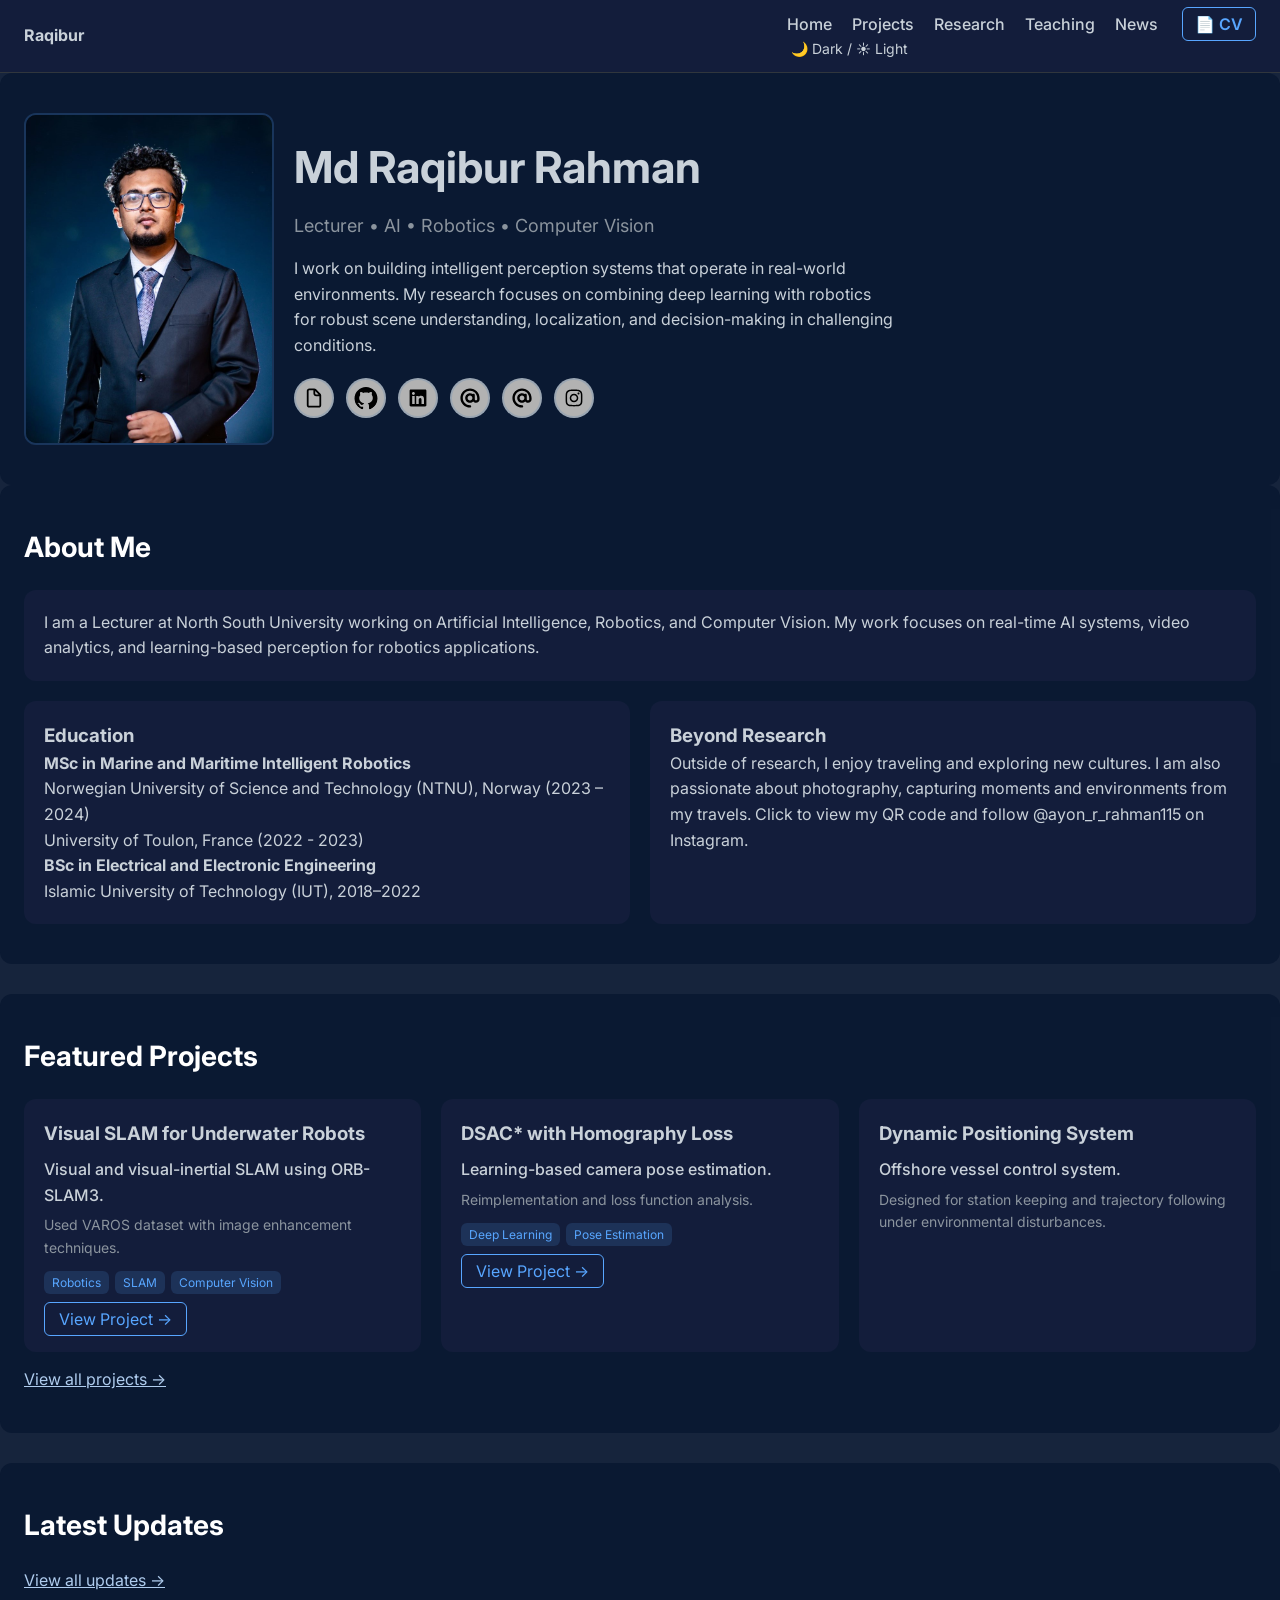
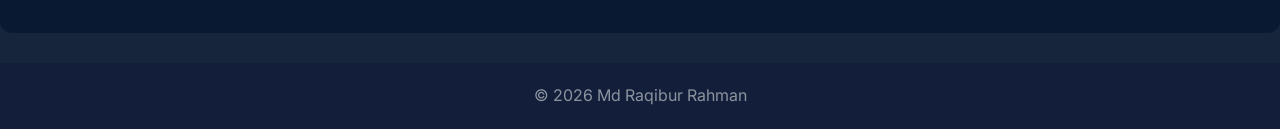
==== index.html @ 3e83bf2e "Updated new look" ====
<!DOCTYPE html>
<html lang="en">
<head>
<meta charset="UTF-8">
<meta name="viewport" content="width=device-width, initial-scale=1.0">

<title>Md Raqibur Rahman</title>

<link rel="stylesheet" href="style.css">
<script defer src="script.js"></script>

<link href="https://fonts.googleapis.com/css2?family=Inter:wght@300;400;600;700&display=swap" rel="stylesheet">
</head>

<body>

<!-- NAVBAR -->
<nav>
  <div><b>Raqibur</b></div>
  <div class="nav-links">
    <a href="#home">Home</a>
    <a href="projects.html">Projects</a>
    <a href="research.html">Research</a>
    <a href="teaching.html">Teaching</a>
    <a href="news.html">News</a>  
    <a href="cv.pdf" target="_blank" class="cv-btn">
      <!-- <img src="images/icons/cv_icon.svg" alt="CV" class="icon-small"> -->
      📄 CV
    </a>
    <span class="toggle-btn" onclick="toggleMode()">🌙 Dark / ☀️ Light</span>
  </div>
</nav>

<!-- HERO -->
<div id="home" class="hero fade">
  <img src="images/Profile_pic.jpg" alt="Profile Picture">
  <div class="hero-text">
    <h1>Md Raqibur Rahman</h1>
    <div class="tagline">Lecturer • AI • Robotics • Computer Vision</div>
    <div class="focus">
      I work on building intelligent perception systems that operate in real-world environments.
      My research focuses on combining deep learning with robotics for robust scene understanding,
      localization, and decision-making in challenging conditions.
    </div>
    
    <!-- ICON LINKS -->
    <div class="icon-links" style="margin-top:20px;">
      <!-- CV -->
      <a href="cv.pdf" target="_blank" title="Download CV">
        <img src="images/icons/cv_icon.svg" alt="CV">
      </a>

      <!-- GitHub -->
      <a href="https://github.com/AyonRRahman" target="_blank" title="GitHub">
        <img src="images/icons/github_icon.svg" alt="GitHub">
      </a>

      <!-- LinkedIn -->
      <a href="https://www.linkedin.com/in/md-raqibur-rahman-a52080153/" target="_blank" title="LinkedIn">
        <img src="images/icons/linkedin_icon.svg" alt="LinkedIn">
      </a>

      <!-- Professional Email -->
      <a href="mailto:raqibur.rahman@northsouth.edu" title="Professional Email">
        <img src="images/icons/email_icon.svg" alt="Email">
      </a>

      <!-- Personal Email -->
      <a href="mailto:raqibur.ayon@gmail.com" title="Personal Email">
        <img src="images/icons/email_icon.svg" alt="Email">
      </a>

      <!-- Instagram -->
      <a href="#" onclick="openInstagram()" title="Instagram">
        <img src="images/icons/instagram_icon.svg" alt="Instagram">
      </a>
    </div>
  </div>
</div>

<!-- ABOUT + PERSONAL -->
<div class="section fade">
  <h2>About Me</h2>
  <div class="card">
    I am a Lecturer at North South University working on Artificial Intelligence,
    Robotics, and Computer Vision. My work focuses on real-time AI systems,
    video analytics, and learning-based perception for robotics applications.
  </div>
  <div class="grid-2" style="margin-top:20px;">
    <div class="card">
      <h3>Education</h3>
      <p><b>MSc in Marine and Maritime Intelligent Robotics</b><br>
      Norwegian University of Science and Technology (NTNU), Norway (2023 – 2024) <br>
      University of Toulon, France (2022 - 2023)
    </p>
      <p><b>BSc in Electrical and Electronic Engineering</b><br>
      Islamic University of Technology (IUT), 2018–2022</p>
    </div>
    
    <div class="card" style="cursor:pointer;" onclick="openInstagram()">
      <h3>Beyond Research</h3>
      <p>Outside of research, I enjoy traveling and exploring new cultures. 
      I am also passionate about photography, capturing moments and environments from my travels.
      Click to view my QR code and follow @ayon_r_rahman115 on Instagram.</p>
    </div>
  </div>
</div>

<!-- PROJECTS -->
<div class="section fade">
  <h2>Featured Projects</h2>
  <div id="projects-preview" class="grid"></div>
  <p style="margin-top:15px;"><a href="projects.html">View all projects →</a></p>
</div>

<!-- NEWS -->
<div class="section fade">
  <h2>Latest Updates</h2>
  <div id="news-preview"></div>
  <p style="margin-top:15px;"><a href="news.html">View all updates →</a></p>
</div>

<!-- INSTAGRAM QR MODAL -->
<div id="instagramModal" class="modal">
  <span class="close" onclick="closeModal()">&times;</span>
  <img class="modal-content" id="instagramQR" src="images/instagram_link.jpeg">
  <div id="caption">Scan to follow @ayon_r_rahman115 on Instagram</div>
</div>

<!-- FOOTER -->
<footer>
  © 2026 Md Raqibur Rahman
</footer>

</body>
</html>
---- style.css ----
/* =========================
   BASIC RESET
========================= */
* {
  margin: 0;
  padding: 0;
  box-sizing: border-box;
}

body {
  font-family: 'Inter', Arial, sans-serif;
  background: rgba(10, 25, 50, 0.95);
  color: #c9d1d9;
  line-height: 1.6;
  transition: background 0.3s, color 0.3s;
}

body.light {
  background: #f8f8f8;
  color: #1a1a1a;
}

/* =========================
   NAVBAR
========================= */
nav {
  display: flex;
  justify-content: space-between;
  align-items: center;
  padding: 12px 24px;
  background: rgba(20, 30, 60, 0.95);
  border-bottom: 1px solid #30363d;
  position: sticky;
  top: 0;
  z-index: 100;
  backdrop-filter: blur(10px);
}

body.light nav {
  background: #ffffff;
  border-color: #e0e0e0;
}

nav a {
  margin-left: 16px;
  text-decoration: none;
  color: #c9d1d9;
  font-weight: 500;
}

body.light nav a {
  color: #1a1a1a;
}

.cv-btn {
  border: 1px solid #58a6ff;
  color: #58a6ff;
  padding: 6px 12px;
  border-radius: 6px;
  margin-left: 20px;
  font-weight: 600;
  transition: 0.3s;
}

.cv-btn:hover {
  background: #58a6ff;
  color: #fff;
  box-shadow: 0 0 15px #58a6ffaa;
}

.toggle-btn {
  margin-left: 20px;
  cursor: pointer;
  font-size: 14px;
  display: flex;
  align-items: center;
}

/* =========================
   HERO
========================= */
.hero {
  display: flex;
  flex-wrap: wrap;
  align-items: center;
  padding: 40px 24px;
  gap: 20px;
  background: rgba(10, 25, 50, 0.95);
  border-radius: 12px;
}

body.light .hero {
  background: #f0f0f0;
}

.hero img {
  width: 250px;
  border-radius: 12px;
  border: 2px solid #58a6ff33;
}

.hero-text {
  max-width: 600px;
}

.hero-text h1 {
  font-size: 44px;
  margin-bottom: 10px;
}

.tagline {
  font-size: 18px;
  color: #8b949e;
  margin-bottom: 15px;
}

/* =========================
   ICON LINKS
========================= */
.icon-links {
  display: flex;
  gap: 12px;
  margin-top: 20px;
}

.icon-links img {
  width: 40px;
  height: 40px;
  transition: 0.2s;
  padding: 6px;
  border-radius: 50%;
  background: transparent; /* default */
}

.icon-links img:hover {
  transform: scale(1.2);
}

/* DARK MODE ICON BACKGROUND */
body:not(.light) .icon-links img {
  background: #ffffff; /* white background in dark mode */
  filter: brightness(0.7); /* slightly darker icon for contrast */
}

/* =========================
   SECTIONS
========================= */
.section {
  padding: 40px 24px;
  margin-bottom: 30px;
  background: rgba(10, 25, 50, 0.95);
  border-radius: 12px;
}

body.light .section {
  background: #ffffff;
}

.section h2 {
  font-size: 28px;
  margin-bottom: 20px;
  color: #ffffff;
}

body.light .section h2 {
  color: #1a1a1a;
}

/* =========================
   CARDS
========================= */
.card {
  background: rgba(20, 30, 60, 0.9);
  border-radius: 12px;
  padding: 20px;
  transition: 0.3s;
}

body.light .card {
  background: #ffffff;
}

.card:hover {
  transform: translateY(-6px);
  box-shadow: 0 8px 25px rgba(88,166,255,0.4);
}

/* =========================
   GRID
========================= */
.grid, .grid-2 {
  display: grid;
  gap: 20px;
}

.grid {
  grid-template-columns: repeat(auto-fit, minmax(250px, 1fr));
}

.grid-2 {
  grid-template-columns: repeat(auto-fit, minmax(300px,1fr));
}

/* =========================
   PROJECTS
========================= */
.project-card {
  display: flex;
  gap: 20px;
  padding: 20px;
  border-radius: 14px;
  background: rgba(20, 30, 60, 0.9);
  border: 1px solid rgba(88,166,255,0.1);
  transition: 0.3s;
}

body.light .project-card {
  background: #ffffff;
  border: 1px solid #e0e0e0;
}

.project-card:hover {
  transform: translateY(-5px);
  box-shadow: 0 10px 30px rgba(88,166,255,0.25);
}

.project-image img {
  width: 220px;
  height: 140px;
  object-fit: cover;
  border-radius: 10px;
}

.project-content {
  flex: 1;
}

.project-content h3 {
  margin-bottom: 8px;
}

.project-desc {
  font-weight: 500;
}

.project-details {
  margin-top: 6px;
  font-size: 14px;
  color: #8b949e;
}

body.light .project-details {
  color: #555;
}

.project-tags {
  margin-top: 10px;
}

.project-tags span {
  background: rgba(88,166,255,0.15);
  color: #58a6ff;
  padding: 4px 8px;
  border-radius: 6px;
  font-size: 12px;
  margin-right: 6px;
}

.project-actions {
  margin-top: 12px;
}

.btn-primary {
  padding: 6px 14px;
  border-radius: 6px;
  text-decoration: none;
  color: #58a6ff;
  border: 1px solid #58a6ff;
  transition: 0.3s;
}

.btn-primary:hover {
  background: #58a6ff;
  color: #fff;
}

/* =========================
   FADE
========================= */
.fade {
  opacity: 0;
  transform: translateY(20px);
  transition: 0.6s;
}

.fade.show {
  opacity: 1;
  transform: translateY(0);
}

/* =========================
   FOOTER
========================= */
footer {
  text-align: center;
  padding: 20px;
  background: rgba(20, 30, 60,0.95);
  color: #8b949e;
}

body.light footer {
  background: #f8f8f8;
}

/* =========================
   MODAL
========================= */
.modal {
  display: none;
  position: fixed;
  width: 100%;
  height: 100%;
  background: rgba(0,0,0,0.8);
}

.modal-content {
  max-width: 300px;
  margin: auto;
  display: block;
}

/* =========================
   VERTICAL STACK
========================= */
.grid-vertical {
  display: flex;
  flex-direction: column;
  gap: 20px;
}

/* =========================
   LINKS
========================= */
a {
  color: #afccee;
  text-decoration: underline;
  transition: color 0.3s;
}

a:hover {
  color: #58a6ff; /* hover color */
}

body.light a {
  color: #131d29;
}

body.light a:hover {
  color: #0077cc; /* hover in light mode */
}
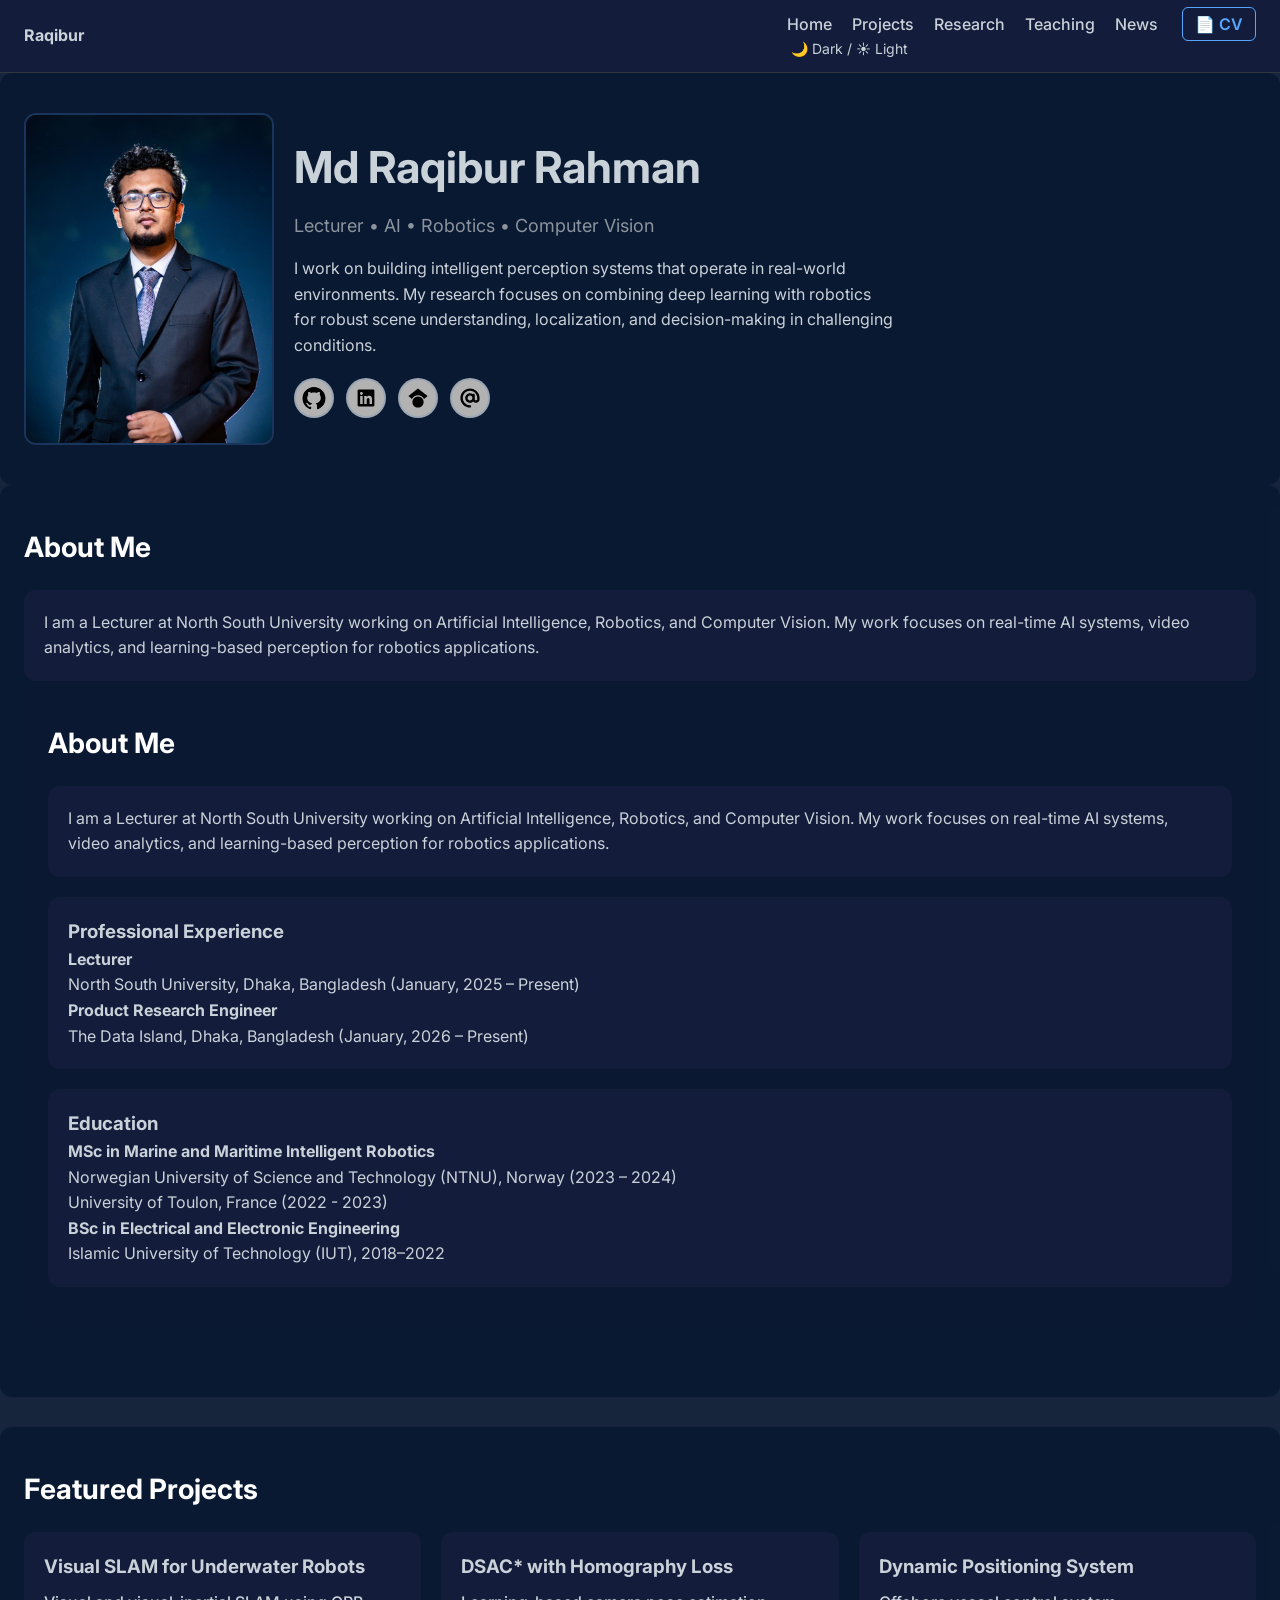
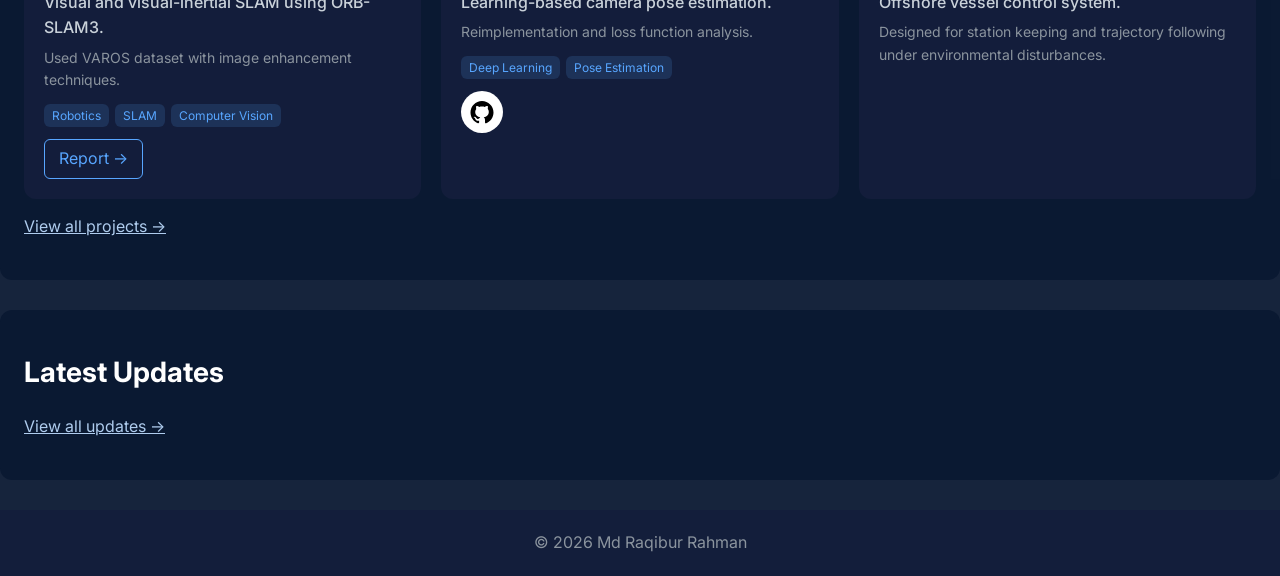
==== commit 79514ac5: "updated cleaned index.html" ====
--- a/index.html
+++ b/index.html
@@ -23,8 +23,7 @@
     <a href="research.html">Research</a>
     <a href="teaching.html">Teaching</a>
     <a href="news.html">News</a>  
-    <a href="cv.pdf" target="_blank" class="cv-btn">
-      <!-- <img src="images/icons/cv_icon.svg" alt="CV" class="icon-small"> -->
+    <a href="https://docs.google.com/document/d/1fiKZjFvmXjajfK5U6OV47PbPvWTsFLaEqUlekurg4SQ/export?format=pdf" target="_blank" class="cv-btn">
       📄 CV
     </a>
     <span class="toggle-btn" onclick="toggleMode()">🌙 Dark / ☀️ Light</span>
@@ -45,11 +44,6 @@
     
     <!-- ICON LINKS -->
     <div class="icon-links" style="margin-top:20px;">
-      <!-- CV -->
-      <a href="cv.pdf" target="_blank" title="Download CV">
-        <img src="images/icons/cv_icon.svg" alt="CV">
-      </a>
-
       <!-- GitHub -->
       <a href="https://github.com/AyonRRahman" target="_blank" title="GitHub">
         <img src="images/icons/github_icon.svg" alt="GitHub">
@@ -59,20 +53,13 @@
       <a href="https://www.linkedin.com/in/md-raqibur-rahman-a52080153/" target="_blank" title="LinkedIn">
         <img src="images/icons/linkedin_icon.svg" alt="LinkedIn">
       </a>
+      <a href="https://scholar.google.com/citations?user=MWtkEGsAAAAJ&hl=en&authuser=1" target="_blank" title="Google Scholar">
+        <img src="images/icons/scholar_icon.svg" alt="Google Scholar">
+      </a>
 
       <!-- Professional Email -->
       <a href="mailto:raqibur.rahman@northsouth.edu" title="Professional Email">
         <img src="images/icons/email_icon.svg" alt="Email">
-      </a>
-
-      <!-- Personal Email -->
-      <a href="mailto:raqibur.ayon@gmail.com" title="Personal Email">
-        <img src="images/icons/email_icon.svg" alt="Email">
-      </a>
-
-      <!-- Instagram -->
-      <a href="#" onclick="openInstagram()" title="Instagram">
-        <img src="images/icons/instagram_icon.svg" alt="Instagram">
       </a>
     </div>
   </div>
@@ -86,24 +73,41 @@
     Robotics, and Computer Vision. My work focuses on real-time AI systems,
     video analytics, and learning-based perception for robotics applications.
   </div>
-  <div class="grid-2" style="margin-top:20px;">
+
+  <div class="section fade">
+  <h2>About Me</h2>
+  <div class="card">
+    I am a Lecturer at North South University working on Artificial Intelligence,
+    Robotics, and Computer Vision. My work focuses on real-time AI systems,
+    video analytics, and learning-based perception for robotics applications.
+  </div>
+  
+  <!-- SINGLE-COLUMN LAYOUT -->
+  <div style="margin-top:20px; display:flex; flex-direction:column; gap:20px;">
+    
+    <!-- PROFESSIONAL EXPERIENCE CARD -->
+    <div class="card">
+      <h3>Professional Experience</h3>
+      <p><b>Lecturer</b><br>
+      North South University, Dhaka, Bangladesh (January, 2025 – Present)</p>
+      <p><b>Product Research Engineer</b><br>
+      The Data Island, Dhaka, Bangladesh (January, 2026 – Present)</p>
+      
+    </div>
+
+    <!-- EDUCATION CARD -->
     <div class="card">
       <h3>Education</h3>
       <p><b>MSc in Marine and Maritime Intelligent Robotics</b><br>
       Norwegian University of Science and Technology (NTNU), Norway (2023 – 2024) <br>
       University of Toulon, France (2022 - 2023)
-    </p>
+      </p>
       <p><b>BSc in Electrical and Electronic Engineering</b><br>
       Islamic University of Technology (IUT), 2018–2022</p>
     </div>
-    
-    <div class="card" style="cursor:pointer;" onclick="openInstagram()">
-      <h3>Beyond Research</h3>
-      <p>Outside of research, I enjoy traveling and exploring new cultures. 
-      I am also passionate about photography, capturing moments and environments from my travels.
-      Click to view my QR code and follow @ayon_r_rahman115 on Instagram.</p>
-    </div>
+
   </div>
+</div>
 </div>
 
 <!-- PROJECTS -->
@@ -120,13 +124,6 @@
   <p style="margin-top:15px;"><a href="news.html">View all updates →</a></p>
 </div>
 
-<!-- INSTAGRAM QR MODAL -->
-<div id="instagramModal" class="modal">
-  <span class="close" onclick="closeModal()">&times;</span>
-  <img class="modal-content" id="instagramQR" src="images/instagram_link.jpeg">
-  <div id="caption">Scan to follow @ayon_r_rahman115 on Instagram</div>
-</div>
-
 <!-- FOOTER -->
 <footer>
   © 2026 Md Raqibur Rahman
--- a/style.css
+++ b/style.css
@@ -357,4 +357,54 @@
 
 body.light a:hover {
   color: #0077cc; /* hover in light mode */
+}
+
+/* =========================
+   PROJECT BUTTONS
+========================= */
+.project-actions {
+  display: flex;
+  gap: 10px;
+  margin-top: 12px;
+}
+
+.project-actions .btn-primary {
+  padding: 6px 14px;
+  border-radius: 6px;
+  text-decoration: none;
+  color: #58a6ff;
+  border: 1px solid #58a6ff;
+  transition: 0.3s;
+}
+
+.project-actions .btn-primary:hover {
+  background: #58a6ff;
+  color: #fff;
+}
+
+/* GitHub icon button */
+.project-actions .btn-github {
+  display: flex;
+  align-items: center;
+  justify-content: center;
+  width: 42px;
+  height: 42px;
+  border-radius: 50%;
+  transition: 0.2s;
+  background: #ffffff; /* default white background */
+  border: none;
+}
+
+.project-actions .btn-github img {
+  width: 24px;
+  height: 24px;
+}
+
+/* Dark mode for GitHub icon */
+body:not(.light) .project-actions .btn-github {
+  background: #ffffff; /* white background in dark mode */
+}
+
+.project-actions .btn-github:hover {
+  transform: scale(1.2);
 }
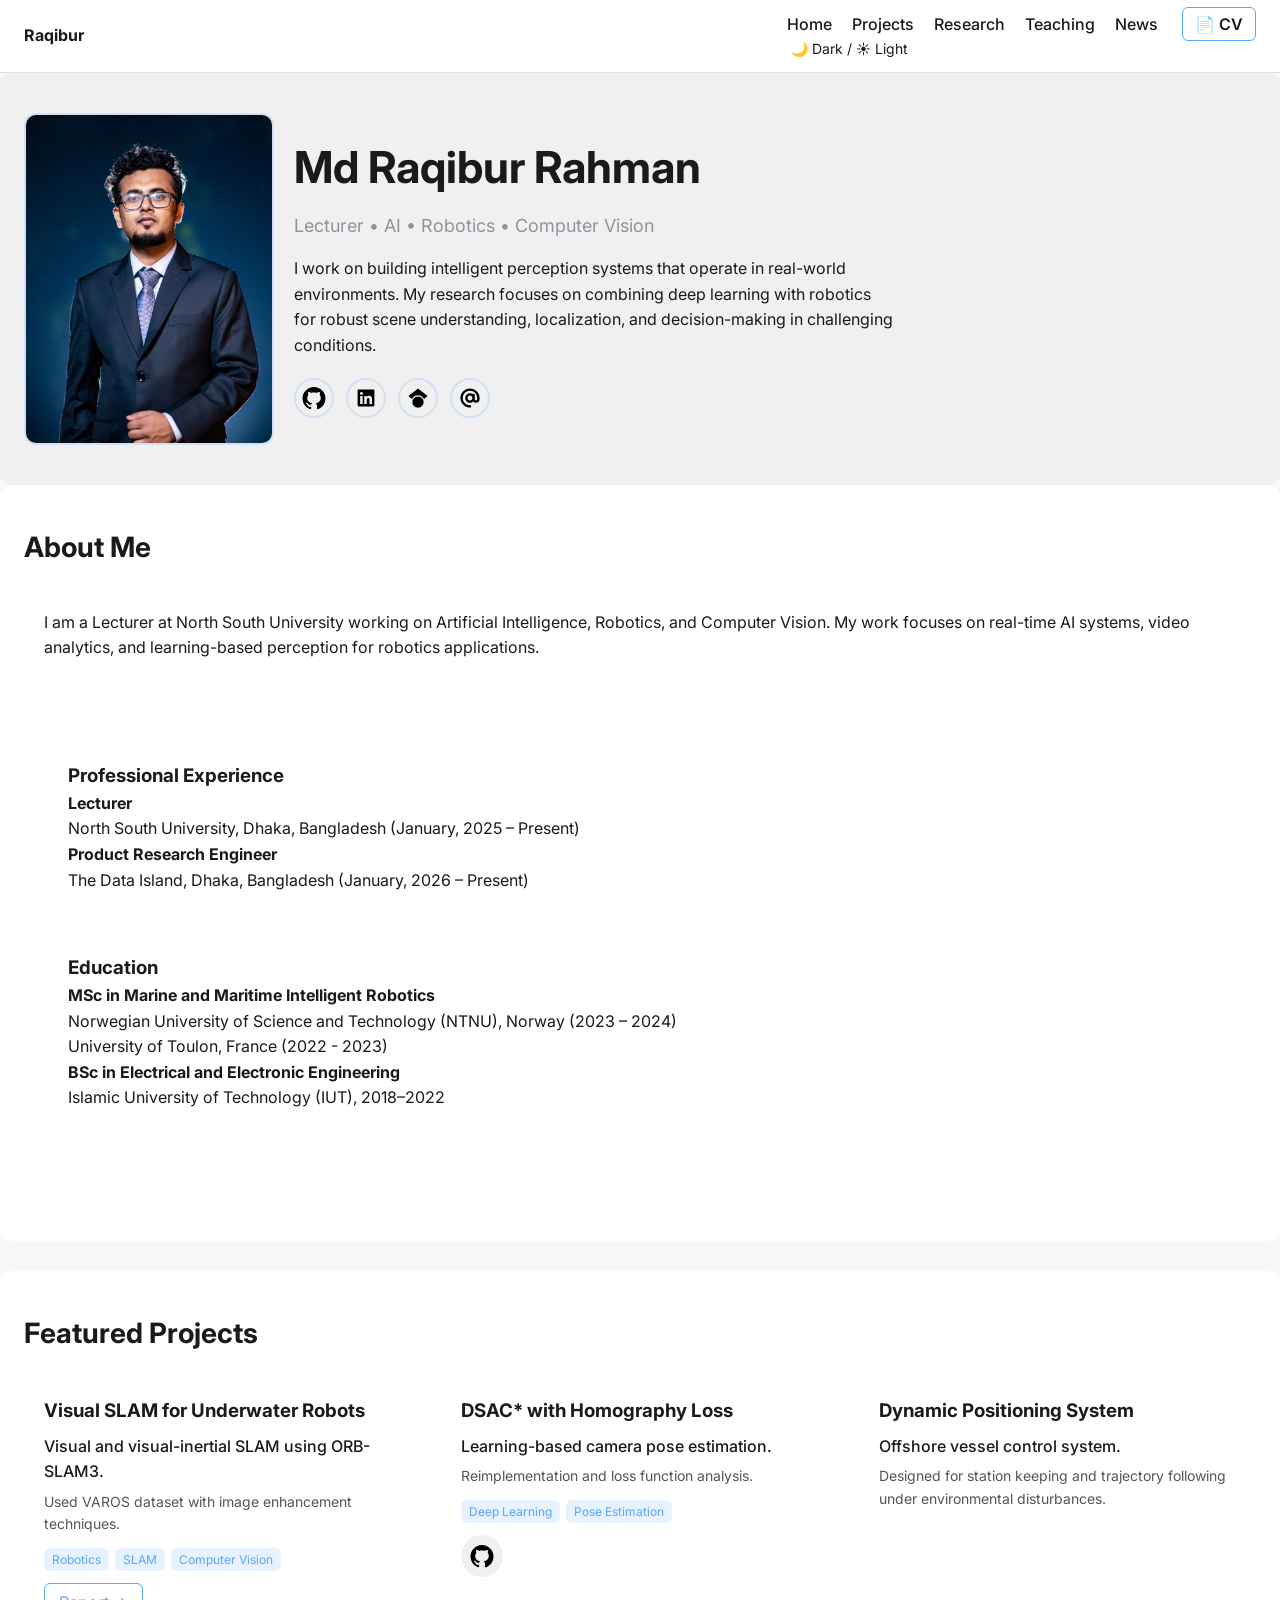
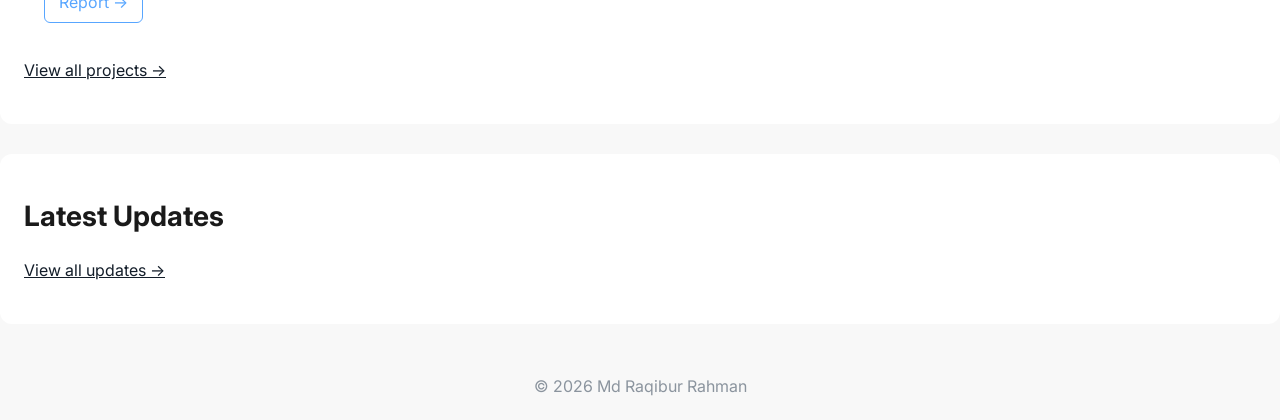
==== commit d936be54: "fixed bug in index.html" ====
--- a/index.html
+++ b/index.html
@@ -75,12 +75,7 @@
   </div>
 
   <div class="section fade">
-  <h2>About Me</h2>
-  <div class="card">
-    I am a Lecturer at North South University working on Artificial Intelligence,
-    Robotics, and Computer Vision. My work focuses on real-time AI systems,
-    video analytics, and learning-based perception for robotics applications.
-  </div>
+  
   
   <!-- SINGLE-COLUMN LAYOUT -->
   <div style="margin-top:20px; display:flex; flex-direction:column; gap:20px;">
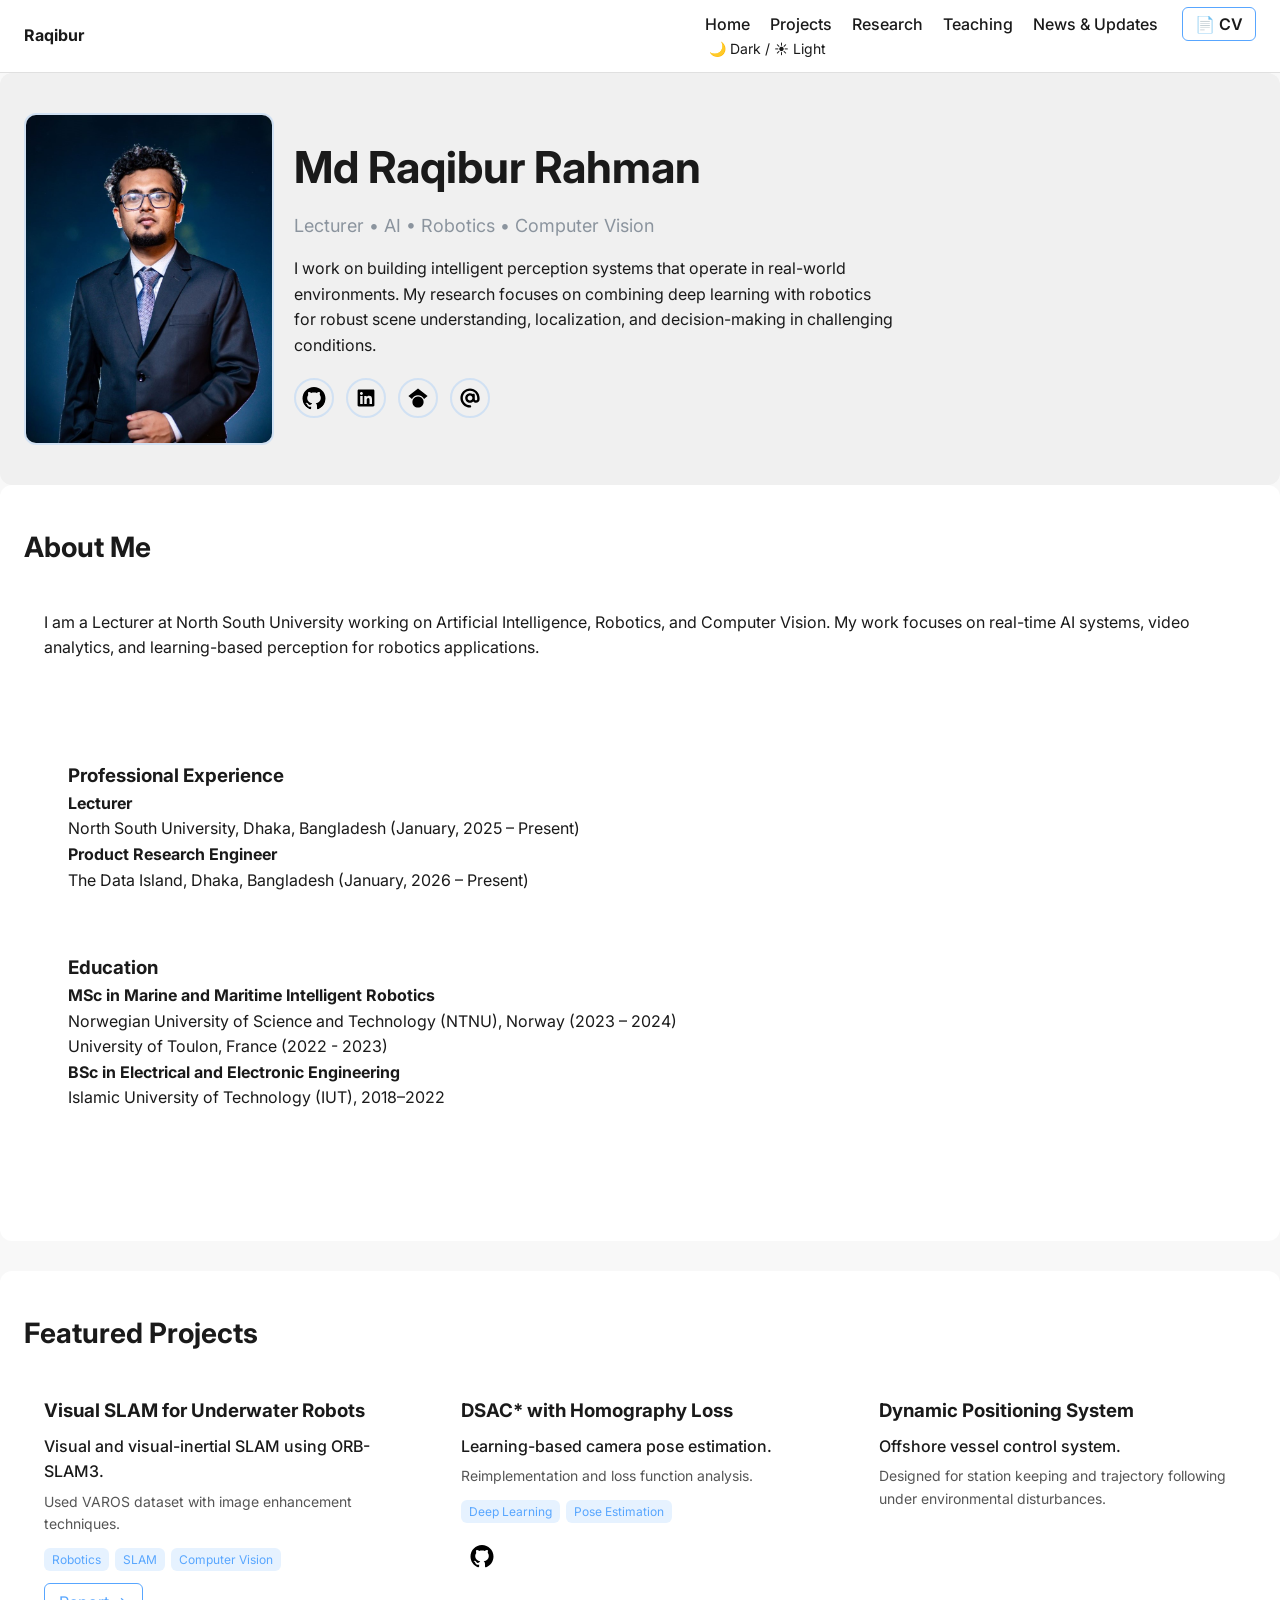
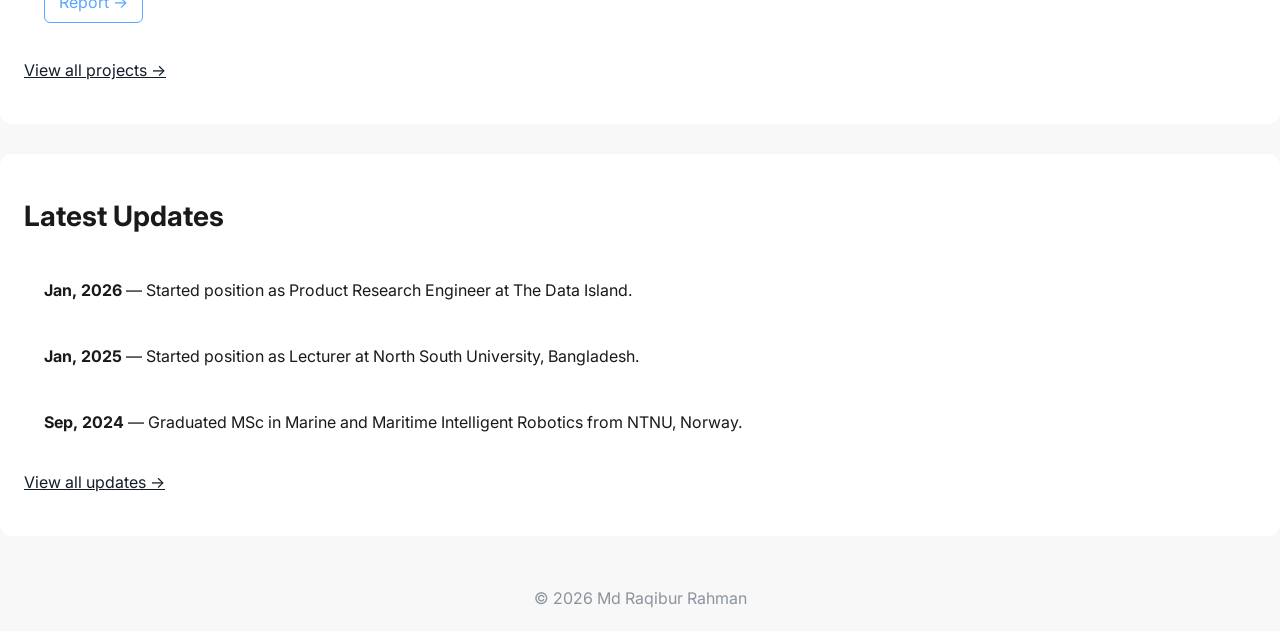
==== commit c3414592: "updated news heading" ====
--- a/index.html
+++ b/index.html
@@ -22,7 +22,7 @@
     <a href="projects.html">Projects</a>
     <a href="research.html">Research</a>
     <a href="teaching.html">Teaching</a>
-    <a href="news.html">News</a>  
+    <a href="news.html">News & Updates</a>  
     <a href="https://docs.google.com/document/d/1fiKZjFvmXjajfK5U6OV47PbPvWTsFLaEqUlekurg4SQ/export?format=pdf" target="_blank" class="cv-btn">
       📄 CV
     </a>
--- a/style.css
+++ b/style.css
@@ -407,4 +407,122 @@
 
 .project-actions .btn-github:hover {
   transform: scale(1.2);
+}
+
+/* =========================
+   NEWS TIMELINE (Academic CV with Month)
+========================= */
+#news-container {
+  max-width: 800px;
+  margin: 0 auto;
+  padding: 2rem 1rem;
+  position: relative;
+}
+
+/* vertical line */
+#news-container::before {
+  content: "";
+  position: absolute;
+  left: 15px;
+  top: 0;
+  bottom: 0;
+  width: 2px;
+  background: rgba(88,166,255,0.2);
+}
+
+/* Year header */
+.timeline-year {
+  font-weight: 700;
+  font-size: 1.5rem;
+  margin: 2rem 0 1rem 0;
+  padding-left: 0.5rem;
+  border-left: 4px solid #0969da;
+}
+
+/* Timeline item */
+.timeline-item {
+  position: relative;
+  margin-bottom: 1.5rem;
+  padding-left: 2.5rem;
+}
+
+/* Dot */
+.timeline-dot {
+  width: 12px;
+  height: 12px;
+  background: #58a6ff;
+  border-radius: 50%;
+  position: absolute;
+  left: -2px;
+  top: 0.5rem;
+}
+
+/* Content box */
+.timeline-content {
+  background: rgba(20, 30, 60,0.9);
+  color: #c9d1d9;
+  padding: 12px 16px;
+  border-radius: 10px;
+  transition: background 0.3s;
+}
+
+body.light .timeline-content {
+  background: #ffffff;
+  color: #1a1a1a;
+}
+
+.timeline-content a {
+  color: #58a6ff;
+  text-decoration: underline;
+}
+
+.timeline-content a:hover {
+  text-decoration: none;
+}
+
+/* Month label inside timeline */
+.timeline-month {
+  font-weight: 600;
+  margin-right: 8px;
+  color: #afccee;
+  font-size: 0.9rem;
+}
+
+/* Latest item highlight */
+.timeline-item.latest {
+  border-left: 3px solid #ff6b6b;
+  padding-left: 2rem;
+}
+
+.timeline-item.latest .timeline-dot {
+  background: #ff6b6b;
+}
+
+/* Fade effect */
+.fade {
+  opacity: 0;
+  transform: translateY(20px);
+  transition: 0.6s;
+}
+
+.fade.show {
+  opacity: 1;
+  transform: translateY(0);
+}
+
+/* Latest publication highlight */
+#publications .card.latest {
+  border-left: 3px solid #58a6ff; /* subtle blue */
+  padding-left: 1rem;
+}
+
+#publications .card {
+  background: rgba(20,30,60,0.9);
+  padding: 15px;
+  border-radius: 10px;
+  transition: 0.3s;
+}
+
+body.light #publications .card {
+  background: #ffffff;
 }
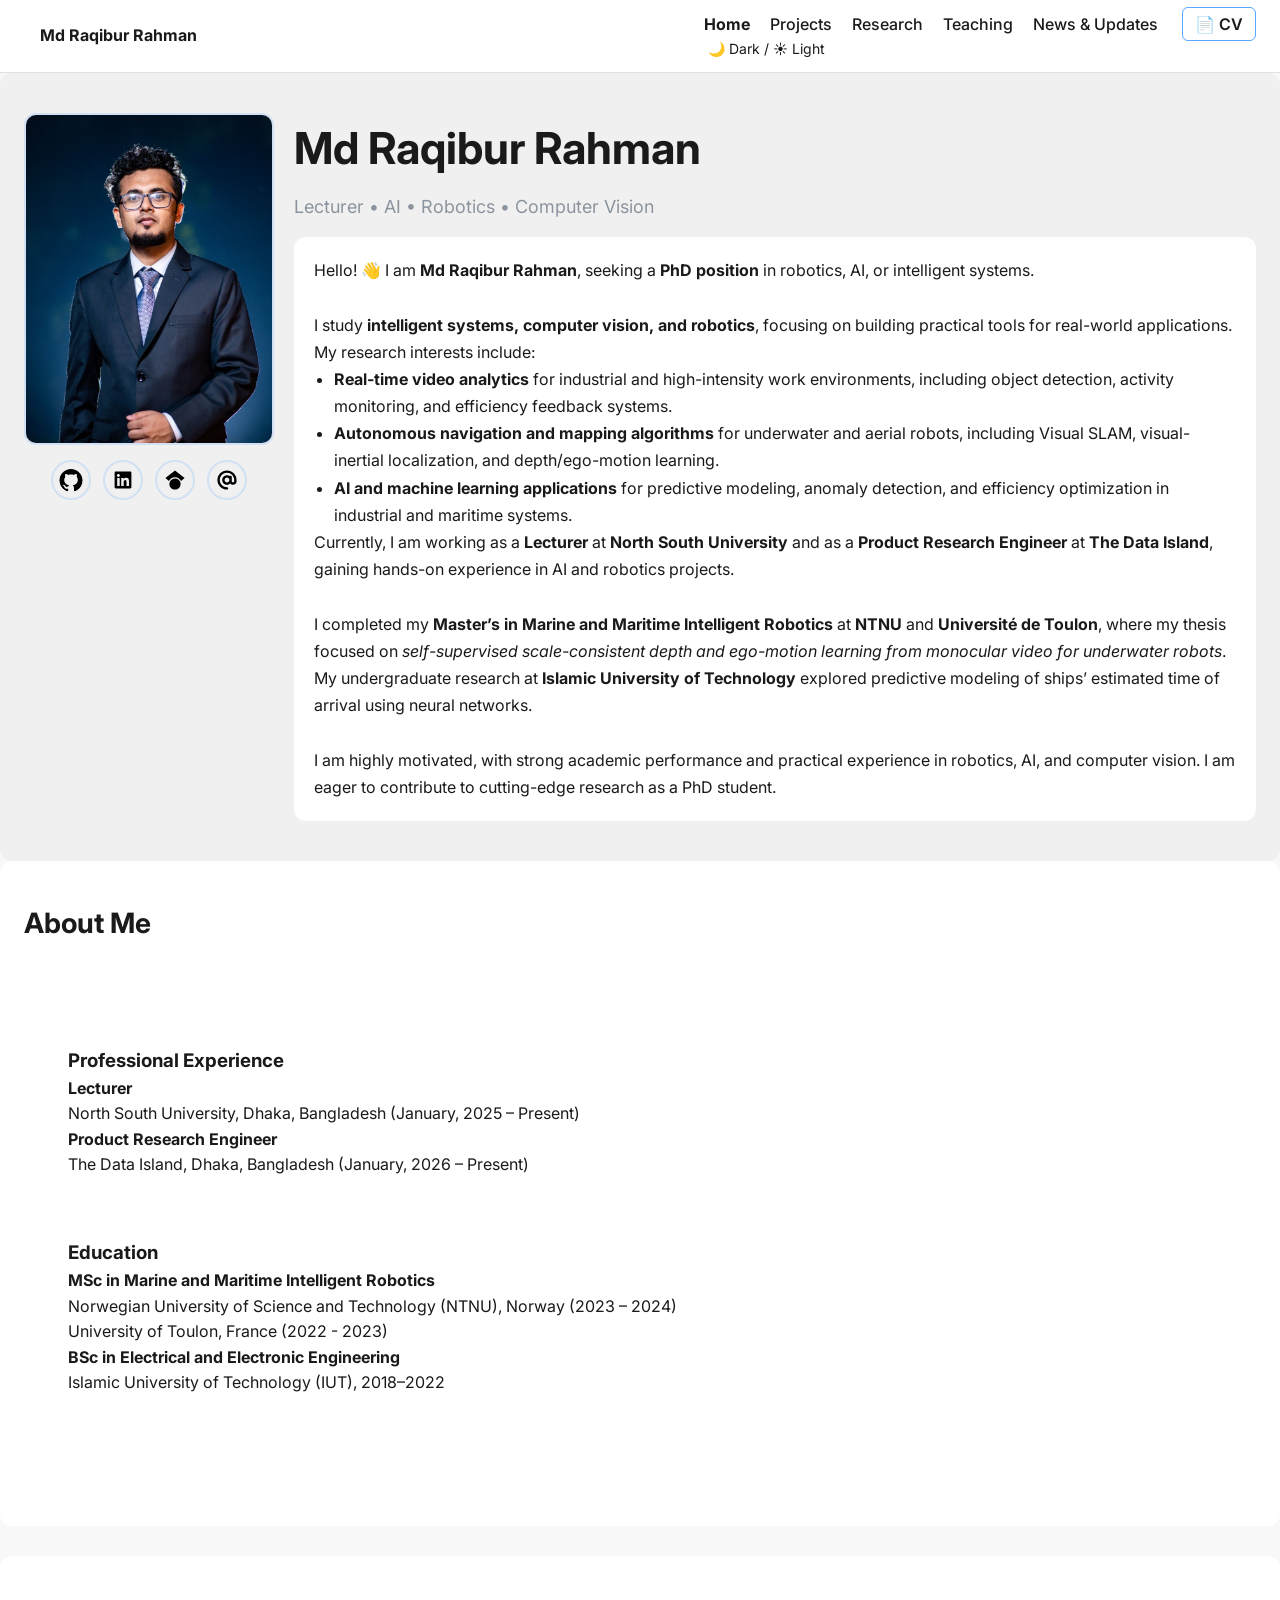
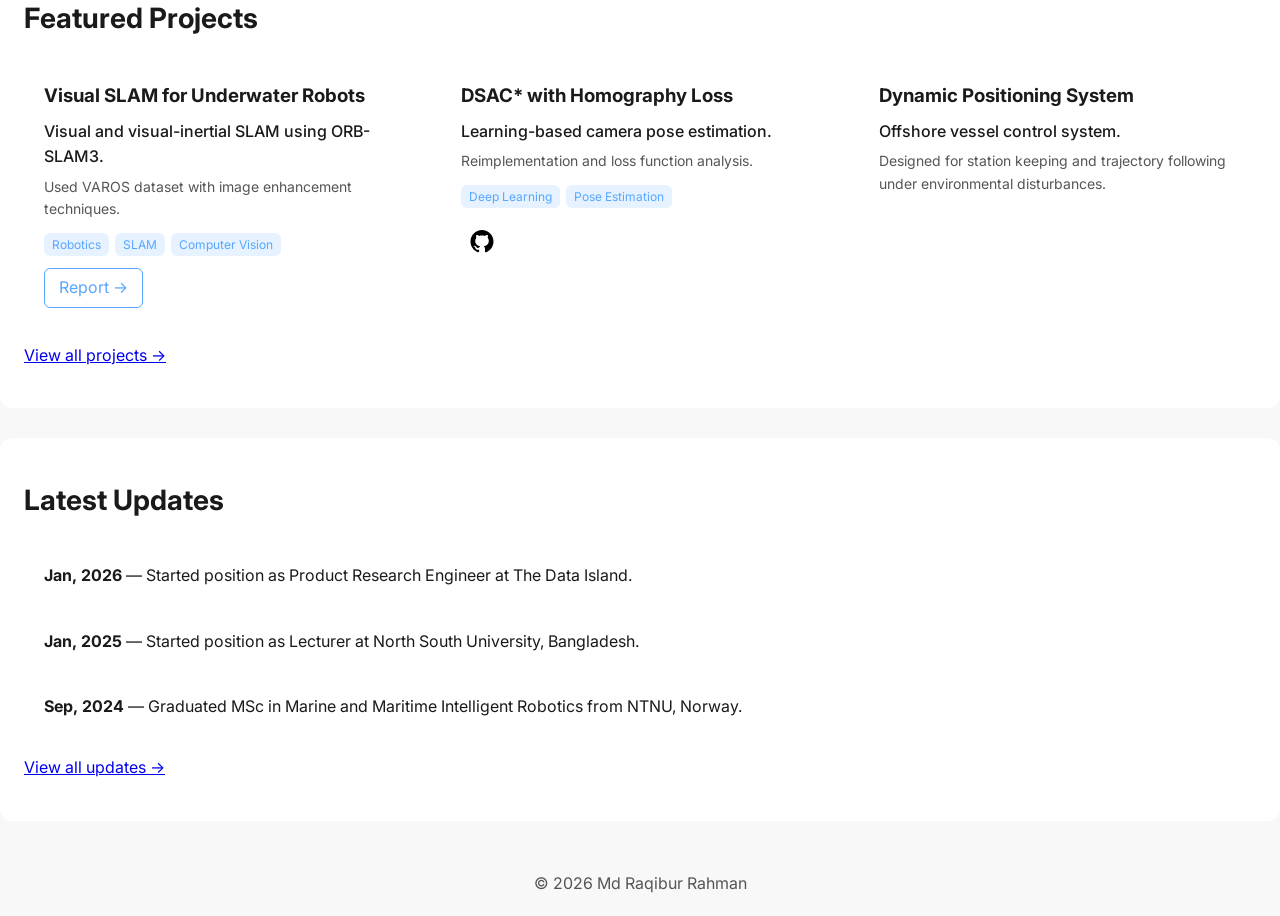
==== commit a112f728: "updates" ====
--- a/index.html
+++ b/index.html
@@ -16,9 +16,10 @@
 
 <!-- NAVBAR -->
 <nav>
-  <div><b>Raqibur</b></div>
+  <div><a href="index.html"><b>Md Raqibur Rahman</b></a></div>
+
   <div class="nav-links">
-    <a href="#home">Home</a>
+    <a href="index.html">Home</a>
     <a href="projects.html">Projects</a>
     <a href="research.html">Research</a>
     <a href="teaching.html">Teaching</a>
@@ -32,48 +33,57 @@
 
 <!-- HERO -->
 <div id="home" class="hero fade">
-  <img src="images/Profile_pic.jpg" alt="Profile Picture">
-  <div class="hero-text">
-    <h1>Md Raqibur Rahman</h1>
-    <div class="tagline">Lecturer • AI • Robotics • Computer Vision</div>
-    <div class="focus">
-      I work on building intelligent perception systems that operate in real-world environments.
-      My research focuses on combining deep learning with robotics for robust scene understanding,
-      localization, and decision-making in challenging conditions.
-    </div>
+
+  <!-- LEFT COLUMN: profile pic + icons -->
+  <div class="left-column">
+    <img src="images/Profile_pic.jpg" alt="Profile Picture">
     
-    <!-- ICON LINKS -->
-    <div class="icon-links" style="margin-top:20px;">
-      <!-- GitHub -->
+    <!-- ICON LINKS BELOW IMAGE -->
+    <div class="icon-links">
       <a href="https://github.com/AyonRRahman" target="_blank" title="GitHub">
         <img src="images/icons/github_icon.svg" alt="GitHub">
       </a>
-
-      <!-- LinkedIn -->
       <a href="https://www.linkedin.com/in/md-raqibur-rahman-a52080153/" target="_blank" title="LinkedIn">
         <img src="images/icons/linkedin_icon.svg" alt="LinkedIn">
       </a>
       <a href="https://scholar.google.com/citations?user=MWtkEGsAAAAJ&hl=en&authuser=1" target="_blank" title="Google Scholar">
         <img src="images/icons/scholar_icon.svg" alt="Google Scholar">
       </a>
-
-      <!-- Professional Email -->
-      <a href="mailto:raqibur.rahman@northsouth.edu" title="Professional Email">
+      <a href="mailto:raqibur.rahman@northsouth.edu" title="Email">
         <img src="images/icons/email_icon.svg" alt="Email">
       </a>
     </div>
   </div>
+
+  <!-- RIGHT COLUMN: text content -->
+  <div class="hero-text">
+    <h1>Md Raqibur Rahman</h1>
+    <div class="tagline">Lecturer • AI • Robotics • Computer Vision</div>
+
+    <div class="focus card">
+      Hello! 👋 I am <strong>Md Raqibur Rahman</strong>, seeking a <strong>PhD position</strong> in robotics, AI, or intelligent systems.<br><br>
+
+      I study <strong>intelligent systems, computer vision, and robotics</strong>, focusing on building practical tools for real-world applications. My research interests include:
+      <ul>
+        <li><strong>Real-time video analytics</strong> for industrial and high-intensity work environments, including object detection, activity monitoring, and efficiency feedback systems.</li>
+        <li><strong>Autonomous navigation and mapping algorithms</strong> for underwater and aerial robots, including Visual SLAM, visual-inertial localization, and depth/ego-motion learning.</li>
+        <li><strong>AI and machine learning applications</strong> for predictive modeling, anomaly detection, and efficiency optimization in industrial and maritime systems.</li>
+      </ul>
+
+      Currently, I am working as a <strong>Lecturer</strong> at <strong>North South University</strong> and as a <strong>Product Research Engineer</strong> at <strong>The Data Island</strong>, gaining hands-on experience in AI and robotics projects.<br><br>
+
+      I completed my <strong>Master’s in Marine and Maritime Intelligent Robotics</strong> at <strong>NTNU</strong> and <strong>Université de Toulon</strong>, where my thesis focused on <em>self-supervised scale-consistent depth and ego-motion learning from monocular video for underwater robots</em>. My undergraduate research at <strong>Islamic University of Technology</strong> explored predictive modeling of ships’ estimated time of arrival using neural networks.<br><br>
+
+      I am highly motivated, with strong academic performance and practical experience in robotics, AI, and computer vision. I am eager to contribute to cutting-edge research as a PhD student.
+    </div>
+  </div>
+
 </div>
 
 <!-- ABOUT + PERSONAL -->
 <div class="section fade">
   <h2>About Me</h2>
-  <div class="card">
-    I am a Lecturer at North South University working on Artificial Intelligence,
-    Robotics, and Computer Vision. My work focuses on real-time AI systems,
-    video analytics, and learning-based perception for robotics applications.
-  </div>
-
+  
   <div class="section fade">
   
   
--- a/style.css
+++ b/style.css
@@ -34,6 +34,7 @@
   top: 0;
   z-index: 100;
   backdrop-filter: blur(10px);
+  transition: background 0.3s, border-color 0.3s;
 }
 
 body.light nav {
@@ -44,12 +45,17 @@
 nav a {
   margin-left: 16px;
   text-decoration: none;
-  color: #c9d1d9;
+  color: #58a6ff; /* dark mode links */
   font-weight: 500;
+  transition: color 0.3s;
 }
 
 body.light nav a {
-  color: #1a1a1a;
+  color: #1a1a1a; /* light mode links black */
+}
+
+nav a:first-child {
+  font-weight: 700;
 }
 
 .cv-btn {
@@ -82,25 +88,55 @@
 .hero {
   display: flex;
   flex-wrap: wrap;
-  align-items: center;
+  align-items: flex-start;
   padding: 40px 24px;
   gap: 20px;
   background: rgba(10, 25, 50, 0.95);
   border-radius: 12px;
+  transition: background 0.3s;
 }
 
 body.light .hero {
   background: #f0f0f0;
 }
 
-.hero img {
+.left-column {
+  display: flex;
+  flex-direction: column;
+  align-items: center;
+  gap: 15px;
+  min-width: 250px;
+}
+
+.left-column img {
   width: 250px;
   border-radius: 12px;
   border: 2px solid #58a6ff33;
 }
 
+.left-column .icon-links {
+  display: flex;
+  gap: 12px;
+}
+
 .hero-text {
-  max-width: 600px;
+  flex: 1;
+  min-width: 250px;
+  max-width: none;
+}
+
+.focus {
+  width: 100%;
+  max-width: none;
+  text-align: left;
+  padding: 40px 20px;
+  box-sizing: border-box;
+  background-color: #f9f9f9; /* optional: subtle background */
+  line-height: 1.7;
+}
+
+.focus ul {
+  margin-left: 20px;
 }
 
 .hero-text h1 {
@@ -117,29 +153,22 @@
 /* =========================
    ICON LINKS
 ========================= */
-.icon-links {
-  display: flex;
-  gap: 12px;
-  margin-top: 20px;
-}
-
 .icon-links img {
   width: 40px;
   height: 40px;
   transition: 0.2s;
   padding: 6px;
   border-radius: 50%;
-  background: transparent; /* default */
+  background: transparent;
 }
 
 .icon-links img:hover {
   transform: scale(1.2);
 }
 
-/* DARK MODE ICON BACKGROUND */
 body:not(.light) .icon-links img {
-  background: #ffffff; /* white background in dark mode */
-  filter: brightness(0.7); /* slightly darker icon for contrast */
+  background: #ffffff;
+  filter: brightness(0.7);
 }
 
 /* =========================
@@ -150,6 +179,7 @@
   margin-bottom: 30px;
   background: rgba(10, 25, 50, 0.95);
   border-radius: 12px;
+  transition: background 0.3s;
 }
 
 body.light .section {
@@ -160,6 +190,7 @@
   font-size: 28px;
   margin-bottom: 20px;
   color: #ffffff;
+  transition: color 0.3s;
 }
 
 body.light .section h2 {
@@ -267,6 +298,8 @@
 }
 
 .project-actions {
+  display: flex;
+  gap: 10px;
   margin-top: 12px;
 }
 
@@ -284,105 +317,6 @@
   color: #fff;
 }
 
-/* =========================
-   FADE
-========================= */
-.fade {
-  opacity: 0;
-  transform: translateY(20px);
-  transition: 0.6s;
-}
-
-.fade.show {
-  opacity: 1;
-  transform: translateY(0);
-}
-
-/* =========================
-   FOOTER
-========================= */
-footer {
-  text-align: center;
-  padding: 20px;
-  background: rgba(20, 30, 60,0.95);
-  color: #8b949e;
-}
-
-body.light footer {
-  background: #f8f8f8;
-}
-
-/* =========================
-   MODAL
-========================= */
-.modal {
-  display: none;
-  position: fixed;
-  width: 100%;
-  height: 100%;
-  background: rgba(0,0,0,0.8);
-}
-
-.modal-content {
-  max-width: 300px;
-  margin: auto;
-  display: block;
-}
-
-/* =========================
-   VERTICAL STACK
-========================= */
-.grid-vertical {
-  display: flex;
-  flex-direction: column;
-  gap: 20px;
-}
-
-/* =========================
-   LINKS
-========================= */
-a {
-  color: #afccee;
-  text-decoration: underline;
-  transition: color 0.3s;
-}
-
-a:hover {
-  color: #58a6ff; /* hover color */
-}
-
-body.light a {
-  color: #131d29;
-}
-
-body.light a:hover {
-  color: #0077cc; /* hover in light mode */
-}
-
-/* =========================
-   PROJECT BUTTONS
-========================= */
-.project-actions {
-  display: flex;
-  gap: 10px;
-  margin-top: 12px;
-}
-
-.project-actions .btn-primary {
-  padding: 6px 14px;
-  border-radius: 6px;
-  text-decoration: none;
-  color: #58a6ff;
-  border: 1px solid #58a6ff;
-  transition: 0.3s;
-}
-
-.project-actions .btn-primary:hover {
-  background: #58a6ff;
-  color: #fff;
-}
-
-/* GitHub icon button */
 .project-actions .btn-github {
   display: flex;
   align-items: center;
@@ -391,7 +325,7 @@
   height: 42px;
   border-radius: 50%;
   transition: 0.2s;
-  background: #ffffff; /* default white background */
+  background: #ffffff;
   border: none;
 }
 
@@ -400,9 +334,8 @@
   height: 24px;
 }
 
-/* Dark mode for GitHub icon */
 body:not(.light) .project-actions .btn-github {
-  background: #ffffff; /* white background in dark mode */
+  background: #ffffff;
 }
 
 .project-actions .btn-github:hover {
@@ -410,7 +343,7 @@
 }
 
 /* =========================
-   NEWS TIMELINE (Academic CV with Month)
+   TIMELINE / NEWS
 ========================= */
 #news-container {
   max-width: 800px;
@@ -419,7 +352,6 @@
   position: relative;
 }
 
-/* vertical line */
 #news-container::before {
   content: "";
   position: absolute;
@@ -430,7 +362,6 @@
   background: rgba(88,166,255,0.2);
 }
 
-/* Year header */
 .timeline-year {
   font-weight: 700;
   font-size: 1.5rem;
@@ -439,14 +370,12 @@
   border-left: 4px solid #0969da;
 }
 
-/* Timeline item */
 .timeline-item {
   position: relative;
   margin-bottom: 1.5rem;
   padding-left: 2.5rem;
 }
 
-/* Dot */
 .timeline-dot {
   width: 12px;
   height: 12px;
@@ -457,13 +386,12 @@
   top: 0.5rem;
 }
 
-/* Content box */
 .timeline-content {
   background: rgba(20, 30, 60,0.9);
   color: #c9d1d9;
   padding: 12px 16px;
   border-radius: 10px;
-  transition: background 0.3s;
+  transition: background 0.3s, color 0.3s;
 }
 
 body.light .timeline-content {
@@ -480,7 +408,6 @@
   text-decoration: none;
 }
 
-/* Month label inside timeline */
 .timeline-month {
   font-weight: 600;
   margin-right: 8px;
@@ -488,7 +415,6 @@
   font-size: 0.9rem;
 }
 
-/* Latest item highlight */
 .timeline-item.latest {
   border-left: 3px solid #ff6b6b;
   padding-left: 2rem;
@@ -498,7 +424,9 @@
   background: #ff6b6b;
 }
 
-/* Fade effect */
+/* =========================
+   FADE
+========================= */
 .fade {
   opacity: 0;
   transform: translateY(20px);
@@ -510,19 +438,41 @@
   transform: translateY(0);
 }
 
-/* Latest publication highlight */
-#publications .card.latest {
-  border-left: 3px solid #58a6ff; /* subtle blue */
-  padding-left: 1rem;
-}
-
+/* =========================
+   FOOTER
+========================= */
+footer {
+  text-align: center;
+  padding: 20px;
+  background: rgba(20, 30, 60,0.95);
+  color: #8b949e;
+  transition: background 0.3s, color 0.3s;
+}
+
+body.light footer {
+  background: #f8f8f8;
+  color: #555;
+}
+
+/* Container should use full width */
+#current-work,
+#publications {
+  width: 100%;
+  display: flex;
+  flex-direction: column;
+  gap: 1rem; /* spacing between cards */
+  padding: 0 1rem; /* optional padding */
+  box-sizing: border-box;
+}
+
+/* Cards expand to fill parent width */
+#current-work .card,
 #publications .card {
-  background: rgba(20,30,60,0.9);
-  padding: 15px;
-  border-radius: 10px;
-  transition: 0.3s;
-}
-
-body.light #publications .card {
-  background: #ffffff;
+  width: 100%;
+  max-width: 100%; /* remove any max-width limits */
+  padding: 1rem 1.5rem; /* inner spacing */
+  box-sizing: border-box;
+  background: var(--card-bg);
+  border-radius: 12px;
+  box-shadow: 0 2px 6px rgba(0,0,0,0.1);
 }
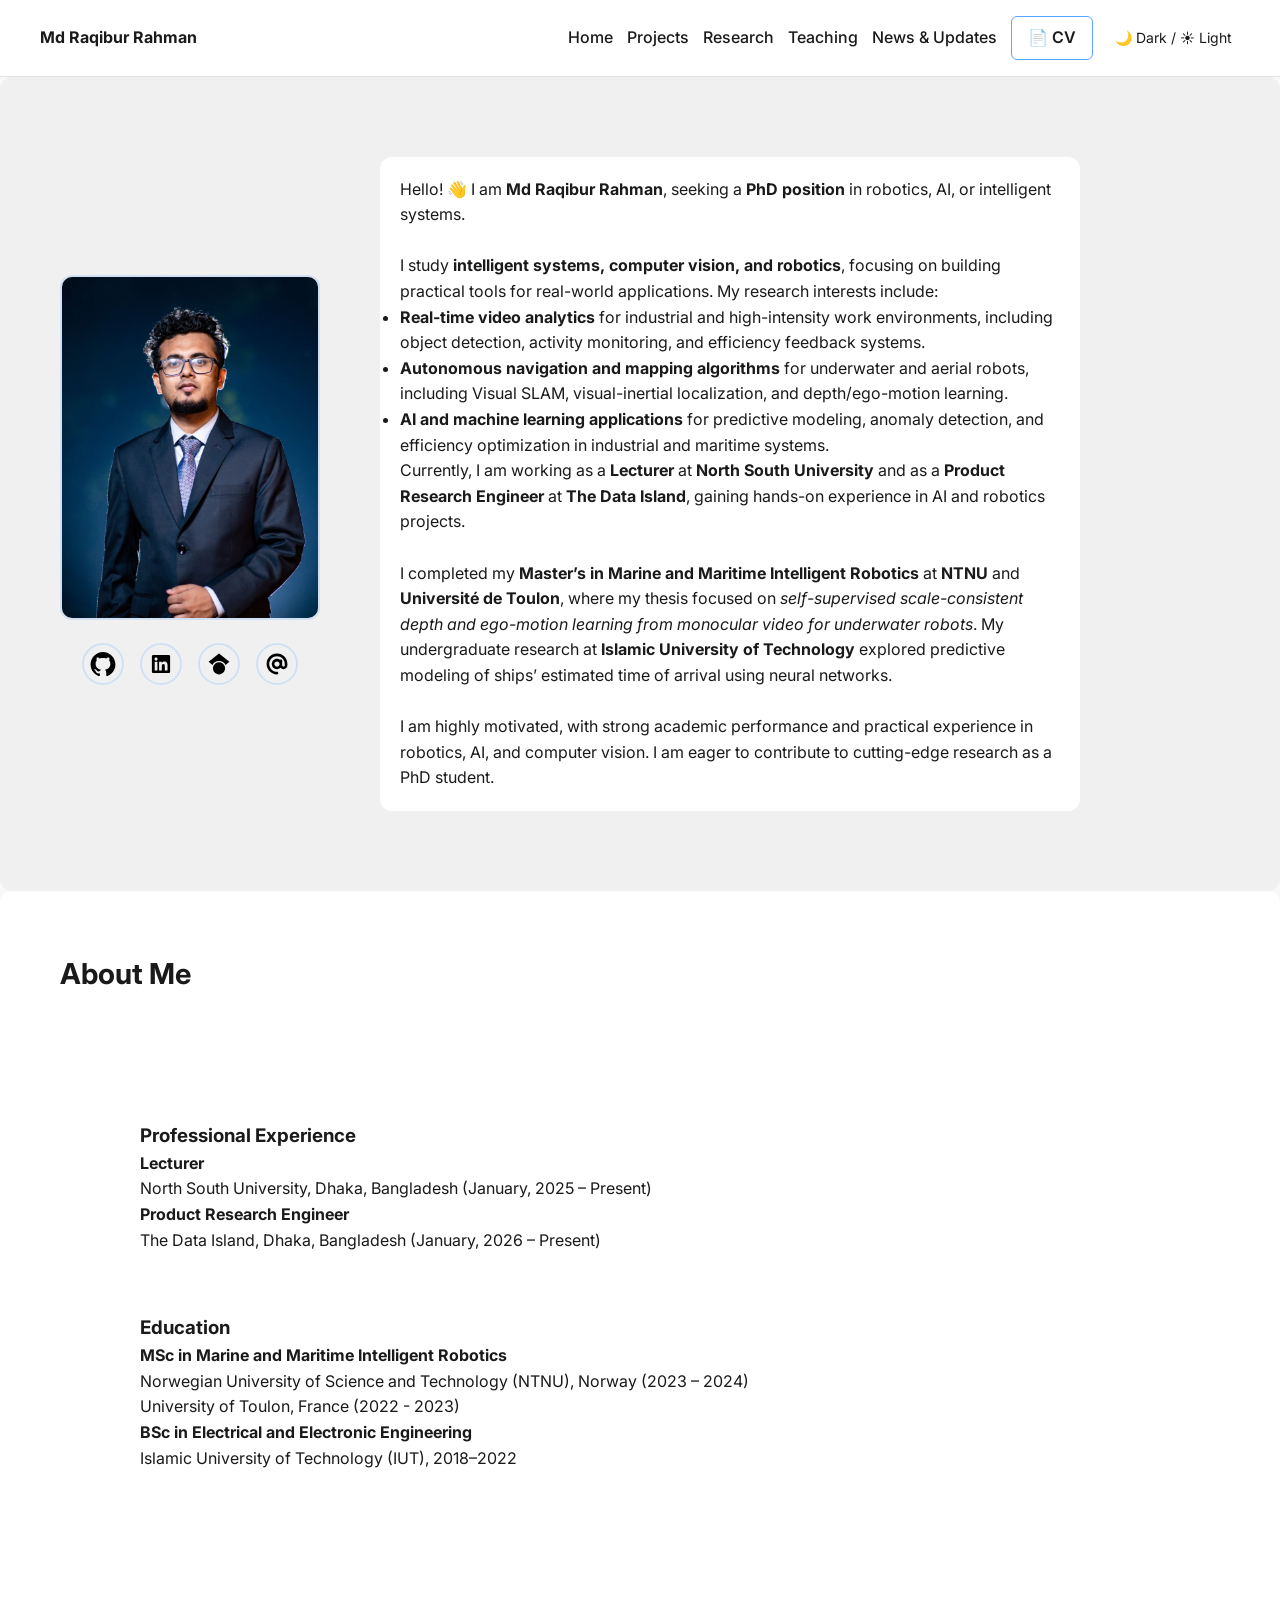
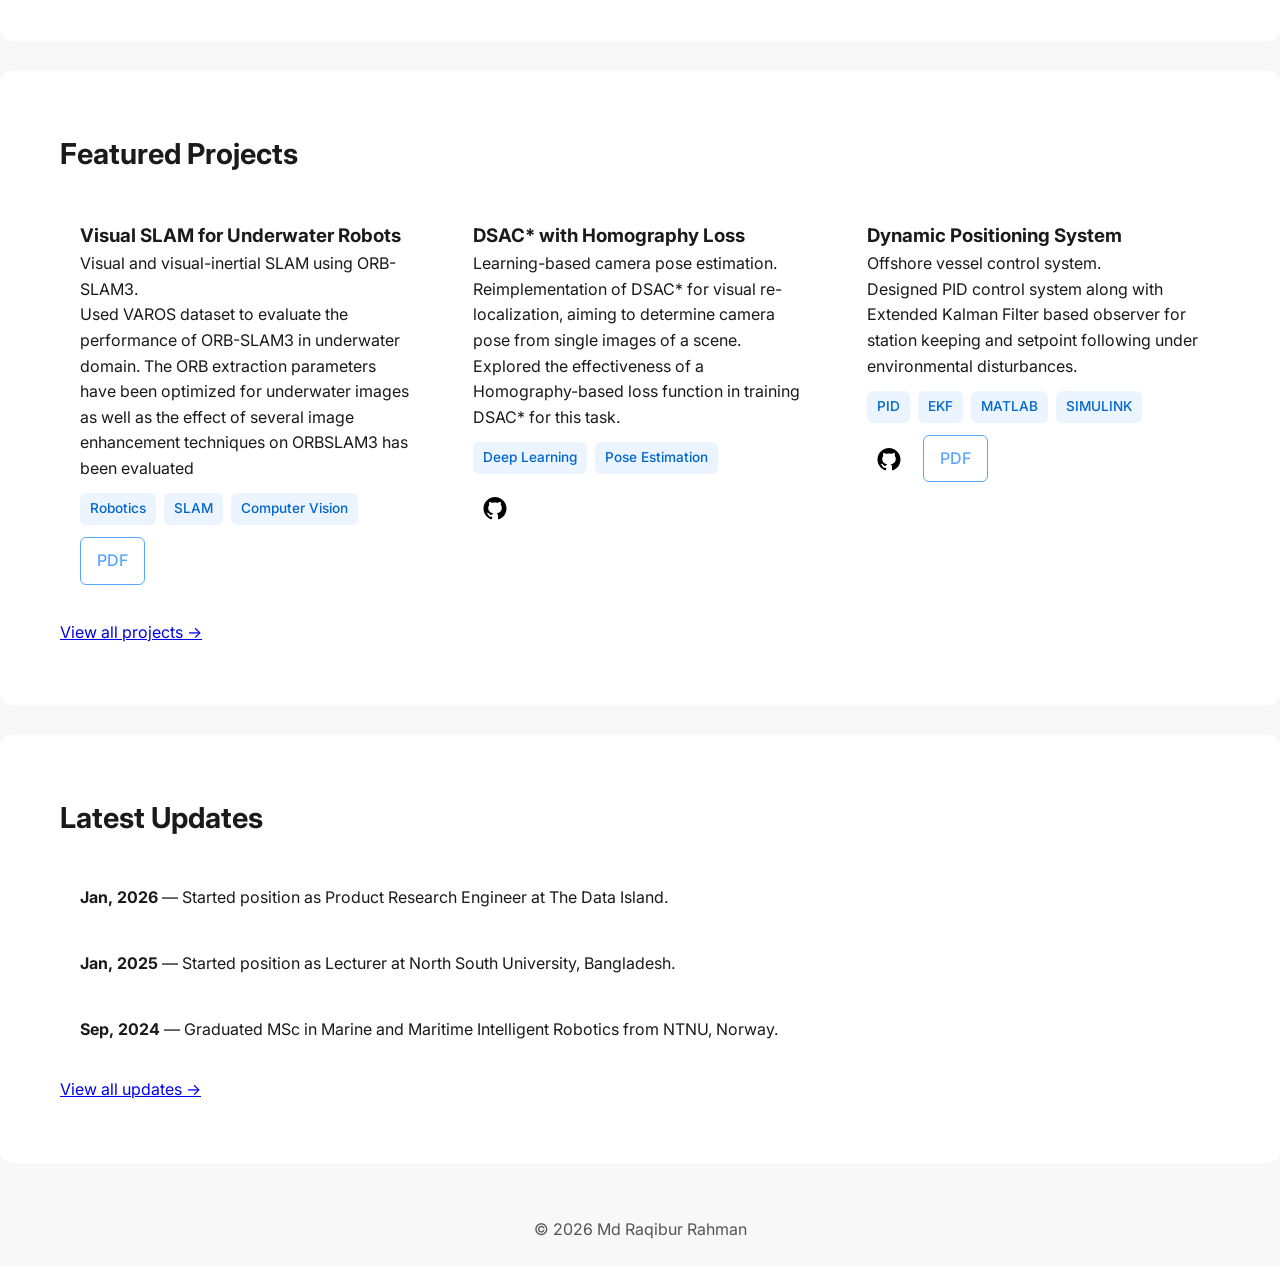
==== commit a2912dc2: "page responsive ness added" ====
--- a/index.html
+++ b/index.html
@@ -57,8 +57,8 @@
 
   <!-- RIGHT COLUMN: text content -->
   <div class="hero-text">
-    <h1>Md Raqibur Rahman</h1>
-    <div class="tagline">Lecturer • AI • Robotics • Computer Vision</div>
+    <!-- <h1>Md Raqibur Rahman</h1> -->
+    <!-- <div class="tagline">Lecturer • AI • Robotics • Computer Vision</div> -->
 
     <div class="focus card">
       Hello! 👋 I am <strong>Md Raqibur Rahman</strong>, seeking a <strong>PhD position</strong> in robotics, AI, or intelligent systems.<br><br>
--- a/style.css
+++ b/style.css
@@ -1,5 +1,5 @@
 /* =========================
-   BASIC RESET
+   BASIC RESET + MOBILE-FIRST
 ========================= */
 * {
   margin: 0;
@@ -12,7 +12,7 @@
   background: rgba(10, 25, 50, 0.95);
   color: #c9d1d9;
   line-height: 1.6;
-  transition: background 0.3s, color 0.3s;
+  font-size: 16px;
 }
 
 body.light {
@@ -27,14 +27,15 @@
   display: flex;
   justify-content: space-between;
   align-items: center;
-  padding: 12px 24px;
+  padding: 14px 20px;
   background: rgba(20, 30, 60, 0.95);
   border-bottom: 1px solid #30363d;
   position: sticky;
   top: 0;
   z-index: 100;
   backdrop-filter: blur(10px);
-  transition: background 0.3s, border-color 0.3s;
+  flex-wrap: wrap;
+  gap: 12px;
 }
 
 body.light nav {
@@ -42,30 +43,32 @@
   border-color: #e0e0e0;
 }
 
+.nav-links {
+  display: flex;
+  align-items: center;
+  flex-wrap: wrap;
+  gap: 14px;
+}
+
 nav a {
-  margin-left: 16px;
   text-decoration: none;
-  color: #58a6ff; /* dark mode links */
+  color: #58a6ff;
   font-weight: 500;
-  transition: color 0.3s;
+  white-space: nowrap;
 }
 
 body.light nav a {
-  color: #1a1a1a; /* light mode links black */
-}
-
-nav a:first-child {
-  font-weight: 700;
+  color: #1a1a1a;
 }
 
 .cv-btn {
   border: 1px solid #58a6ff;
   color: #58a6ff;
-  padding: 6px 12px;
+  padding: 8px 16px;
   border-radius: 6px;
-  margin-left: 20px;
   font-weight: 600;
   transition: 0.3s;
+  white-space: nowrap;
 }
 
 .cv-btn:hover {
@@ -75,111 +78,96 @@
 }
 
 .toggle-btn {
-  margin-left: 20px;
   cursor: pointer;
   font-size: 14px;
-  display: flex;
+  padding: 4px 8px;
+}
+
+/* =========================
+   HERO
+========================= */
+.hero {
+  display: flex;
+  flex-direction: column;
   align-items: center;
-}
-
-/* =========================
-   HERO
-========================= */
-.hero {
-  display: flex;
-  flex-wrap: wrap;
-  align-items: flex-start;
-  padding: 40px 24px;
-  gap: 20px;
+  padding: 40px 20px;
+  gap: 30px;
   background: rgba(10, 25, 50, 0.95);
   border-radius: 12px;
-  transition: background 0.3s;
+  text-align: center;
 }
 
 body.light .hero {
   background: #f0f0f0;
 }
 
-.left-column {
-  display: flex;
-  flex-direction: column;
-  align-items: center;
-  gap: 15px;
-  min-width: 250px;
-}
-
 .left-column img {
-  width: 250px;
+  width: 100%;
+  max-width: 260px;
   border-radius: 12px;
   border: 2px solid #58a6ff33;
 }
 
-.left-column .icon-links {
-  display: flex;
-  gap: 12px;
-}
-
 .hero-text {
-  flex: 1;
-  min-width: 250px;
-  max-width: none;
+  width: 100%;
+  max-width: 700px;
+}
+
+.hero-text h1 {
+  font-size: 2.2rem;
+  margin-bottom: 12px;
+}
+
+.tagline {
+  font-size: 1.1rem;
+  color: #8b949e;
+  margin-bottom: 18px;
 }
 
 .focus {
+  text-align: left;
+  padding: 20px;
+  background: rgba(255,255,255,0.05);
+  border-radius: 10px;
   width: 100%;
-  max-width: none;
-  text-align: left;
-  padding: 40px 20px;
-  box-sizing: border-box;
-  background-color: #f9f9f9; /* optional: subtle background */
-  line-height: 1.7;
-}
-
-.focus ul {
-  margin-left: 20px;
-}
-
-.hero-text h1 {
-  font-size: 44px;
-  margin-bottom: 10px;
-}
-
-.tagline {
-  font-size: 18px;
-  color: #8b949e;
-  margin-bottom: 15px;
-}
-
-/* =========================
-   ICON LINKS
-========================= */
+}
+
+body.light .focus {
+  background: #f9f9f9;
+}
+
+.icon-links {
+  display: flex;
+  gap: 16px;
+  justify-content: center;
+  margin-top: 15px;
+}
+
 .icon-links img {
-  width: 40px;
-  height: 40px;
+  width: 42px;
+  height: 42px;
   transition: 0.2s;
   padding: 6px;
   border-radius: 50%;
-  background: transparent;
 }
 
 .icon-links img:hover {
-  transform: scale(1.2);
+  transform: scale(1.15);
 }
 
 body:not(.light) .icon-links img {
   background: #ffffff;
-  filter: brightness(0.7);
+  filter: brightness(0.75);
 }
 
 /* =========================
    SECTIONS
 ========================= */
 .section {
-  padding: 40px 24px;
+  padding: 40px 20px;
   margin-bottom: 30px;
   background: rgba(10, 25, 50, 0.95);
   border-radius: 12px;
-  transition: background 0.3s;
 }
 
 body.light .section {
@@ -187,10 +175,9 @@
 }
 
 .section h2 {
-  font-size: 28px;
-  margin-bottom: 20px;
+  font-size: 1.8rem;
+  margin-bottom: 24px;
   color: #ffffff;
-  transition: color 0.3s;
 }
 
 body.light .section h2 {
@@ -198,7 +185,7 @@
 }
 
 /* =========================
-   CARDS
+   CARDS & GRIDS
 ========================= */
 .card {
   background: rgba(20, 30, 60, 0.9);
@@ -216,20 +203,17 @@
   box-shadow: 0 8px 25px rgba(88,166,255,0.4);
 }
 
-/* =========================
-   GRID
-========================= */
 .grid, .grid-2 {
   display: grid;
   gap: 20px;
 }
 
 .grid {
-  grid-template-columns: repeat(auto-fit, minmax(250px, 1fr));
+  grid-template-columns: repeat(auto-fit, minmax(260px, 1fr));
 }
 
 .grid-2 {
-  grid-template-columns: repeat(auto-fit, minmax(300px,1fr));
+  grid-template-columns: repeat(auto-fit, minmax(280px, 1fr));
 }
 
 /* =========================
@@ -237,12 +221,12 @@
 ========================= */
 .project-card {
   display: flex;
+  flex-direction: column;
   gap: 20px;
   padding: 20px;
   border-radius: 14px;
   background: rgba(20, 30, 60, 0.9);
   border: 1px solid rgba(88,166,255,0.1);
-  transition: 0.3s;
 }
 
 body.light .project-card {
@@ -256,8 +240,9 @@
 }
 
 .project-image img {
-  width: 220px;
-  height: 140px;
+  width: 100%;
+  height: auto;
+  max-height: 180px;
   object-fit: cover;
   border-radius: 10px;
 }
@@ -265,51 +250,48 @@
 .project-content {
   flex: 1;
 }
-
-.project-content h3 {
-  margin-bottom: 8px;
-}
-
-.project-desc {
+/* =========================
+   PROJECT TAGS
+========================= */
+.project-tags {
+  margin-top: 12px;
+  display: flex;
+  flex-wrap: wrap;
+  gap: 8px;
+}
+
+.project-tags span {
+  background: rgba(88, 166, 255, 0.15);
+  color: #58a6ff;
+  padding: 5px 10px;
+  border-radius: 6px;
+  font-size: 0.85rem;
   font-weight: 500;
-}
-
-.project-details {
-  margin-top: 6px;
-  font-size: 14px;
-  color: #8b949e;
-}
-
-body.light .project-details {
-  color: #555;
-}
-
-.project-tags {
-  margin-top: 10px;
-}
-
-.project-tags span {
-  background: rgba(88,166,255,0.15);
-  color: #58a6ff;
-  padding: 4px 8px;
-  border-radius: 6px;
-  font-size: 12px;
-  margin-right: 6px;
-}
-
+  white-space: nowrap;
+}
+
+body.light .project-tags span {
+  background: rgba(88, 166, 255, 0.12);
+  color: #0066cc;
+}
 .project-actions {
   display: flex;
-  gap: 10px;
+  flex-wrap: wrap;
+  gap: 12px;
   margin-top: 12px;
-}
-
+  align-items: center;
+}
+
+/* Buttons - RESTORED */
 .btn-primary {
-  padding: 6px 14px;
+  padding: 10px 16px;
   border-radius: 6px;
   text-decoration: none;
   color: #58a6ff;
   border: 1px solid #58a6ff;
+  font-weight: 500;
   transition: 0.3s;
+  display: inline-block;
 }
 
 .btn-primary:hover {
@@ -321,12 +303,12 @@
   display: flex;
   align-items: center;
   justify-content: center;
-  width: 42px;
-  height: 42px;
+  width: 44px;
+  height: 44px;
   border-radius: 50%;
+  background: #ffffff;
+  border: none;
   transition: 0.2s;
-  background: #ffffff;
-  border: none;
 }
 
 .project-actions .btn-github img {
@@ -339,59 +321,54 @@
 }
 
 .project-actions .btn-github:hover {
-  transform: scale(1.2);
-}
-
-/* =========================
-   TIMELINE / NEWS
+  transform: scale(1.15);
+}
+
+/* =========================
+   NEWS TIMELINE
 ========================= */
 #news-container {
-  max-width: 800px;
+  max-width: 820px;
   margin: 0 auto;
-  padding: 2rem 1rem;
+  padding: 20px 10px;
   position: relative;
 }
 
 #news-container::before {
   content: "";
   position: absolute;
-  left: 15px;
+  left: 14px;
   top: 0;
   bottom: 0;
-  width: 2px;
-  background: rgba(88,166,255,0.2);
-}
-
-.timeline-year {
-  font-weight: 700;
-  font-size: 1.5rem;
-  margin: 2rem 0 1rem 0;
-  padding-left: 0.5rem;
-  border-left: 4px solid #0969da;
+  width: 3px;
+  background: rgba(88,166,255,0.25);
 }
 
 .timeline-item {
   position: relative;
-  margin-bottom: 1.5rem;
-  padding-left: 2.5rem;
+  margin-bottom: 32px;
+  padding-left: 42px;
 }
 
 .timeline-dot {
-  width: 12px;
-  height: 12px;
+  position: absolute;
+  left: 8px;
+  top: 6px;
+  width: 14px;
+  height: 14px;
   background: #58a6ff;
   border-radius: 50%;
-  position: absolute;
-  left: -2px;
-  top: 0.5rem;
+  border: 3px solid #fff;
+}
+
+body.light .timeline-dot {
+  border-color: #f8f8f8;
 }
 
 .timeline-content {
-  background: rgba(20, 30, 60,0.9);
-  color: #c9d1d9;
-  padding: 12px 16px;
+  background: rgba(20, 30, 60, 0.9);
+  padding: 16px 18px;
   border-radius: 10px;
-  transition: background 0.3s, color 0.3s;
 }
 
 body.light .timeline-content {
@@ -399,33 +376,8 @@
   color: #1a1a1a;
 }
 
-.timeline-content a {
-  color: #58a6ff;
-  text-decoration: underline;
-}
-
-.timeline-content a:hover {
-  text-decoration: none;
-}
-
-.timeline-month {
-  font-weight: 600;
-  margin-right: 8px;
-  color: #afccee;
-  font-size: 0.9rem;
-}
-
-.timeline-item.latest {
-  border-left: 3px solid #ff6b6b;
-  padding-left: 2rem;
-}
-
-.timeline-item.latest .timeline-dot {
-  background: #ff6b6b;
-}
-
-/* =========================
-   FADE
+/* =========================
+   FADE + FOOTER
 ========================= */
 .fade {
   opacity: 0;
@@ -438,15 +390,11 @@
   transform: translateY(0);
 }
 
-/* =========================
-   FOOTER
-========================= */
 footer {
   text-align: center;
-  padding: 20px;
-  background: rgba(20, 30, 60,0.95);
+  padding: 24px 20px;
+  background: rgba(20, 30, 60, 0.95);
   color: #8b949e;
-  transition: background 0.3s, color 0.3s;
 }
 
 body.light footer {
@@ -454,25 +402,62 @@
   color: #555;
 }
 
-/* Container should use full width */
-#current-work,
-#publications {
-  width: 100%;
-  display: flex;
-  flex-direction: column;
-  gap: 1rem; /* spacing between cards */
-  padding: 0 1rem; /* optional padding */
-  box-sizing: border-box;
-}
-
-/* Cards expand to fill parent width */
-#current-work .card,
-#publications .card {
-  width: 100%;
-  max-width: 100%; /* remove any max-width limits */
-  padding: 1rem 1.5rem; /* inner spacing */
-  box-sizing: border-box;
-  background: var(--card-bg);
-  border-radius: 12px;
-  box-shadow: 0 2px 6px rgba(0,0,0,0.1);
+/* =========================
+   MEDIA QUERIES
+========================= */
+@media (min-width: 768px) {
+  .hero {
+    flex-direction: row;
+    text-align: left;
+    padding: 60px 40px;
+    gap: 40px;
+  }
+
+  .hero-text h1 {
+    font-size: 2.8rem;
+  }
+
+  .section {
+    padding: 50px 40px;
+  }
+
+  .project-card {
+    flex-direction: row;
+  }
+
+  .project-image img {
+    width: 240px;
+    height: 160px;
+  }
+
+  nav {
+    padding: 16px 40px;
+  }
+}
+
+@media (min-width: 1024px) {
+  .hero {
+    padding: 80px 60px;
+    gap: 60px;
+  }
+
+  .hero-text h1 {
+    font-size: 3.2rem;
+  }
+
+  .section {
+    padding: 60px 60px;
+  }
+
+  #news-container {
+    padding: 30px 20px;
+  }
+}
+
+@media (min-width: 1400px) {
+  .section, .hero {
+    max-width: 1200px;
+    margin-left: auto;
+    margin-right: auto;
+  }
 }
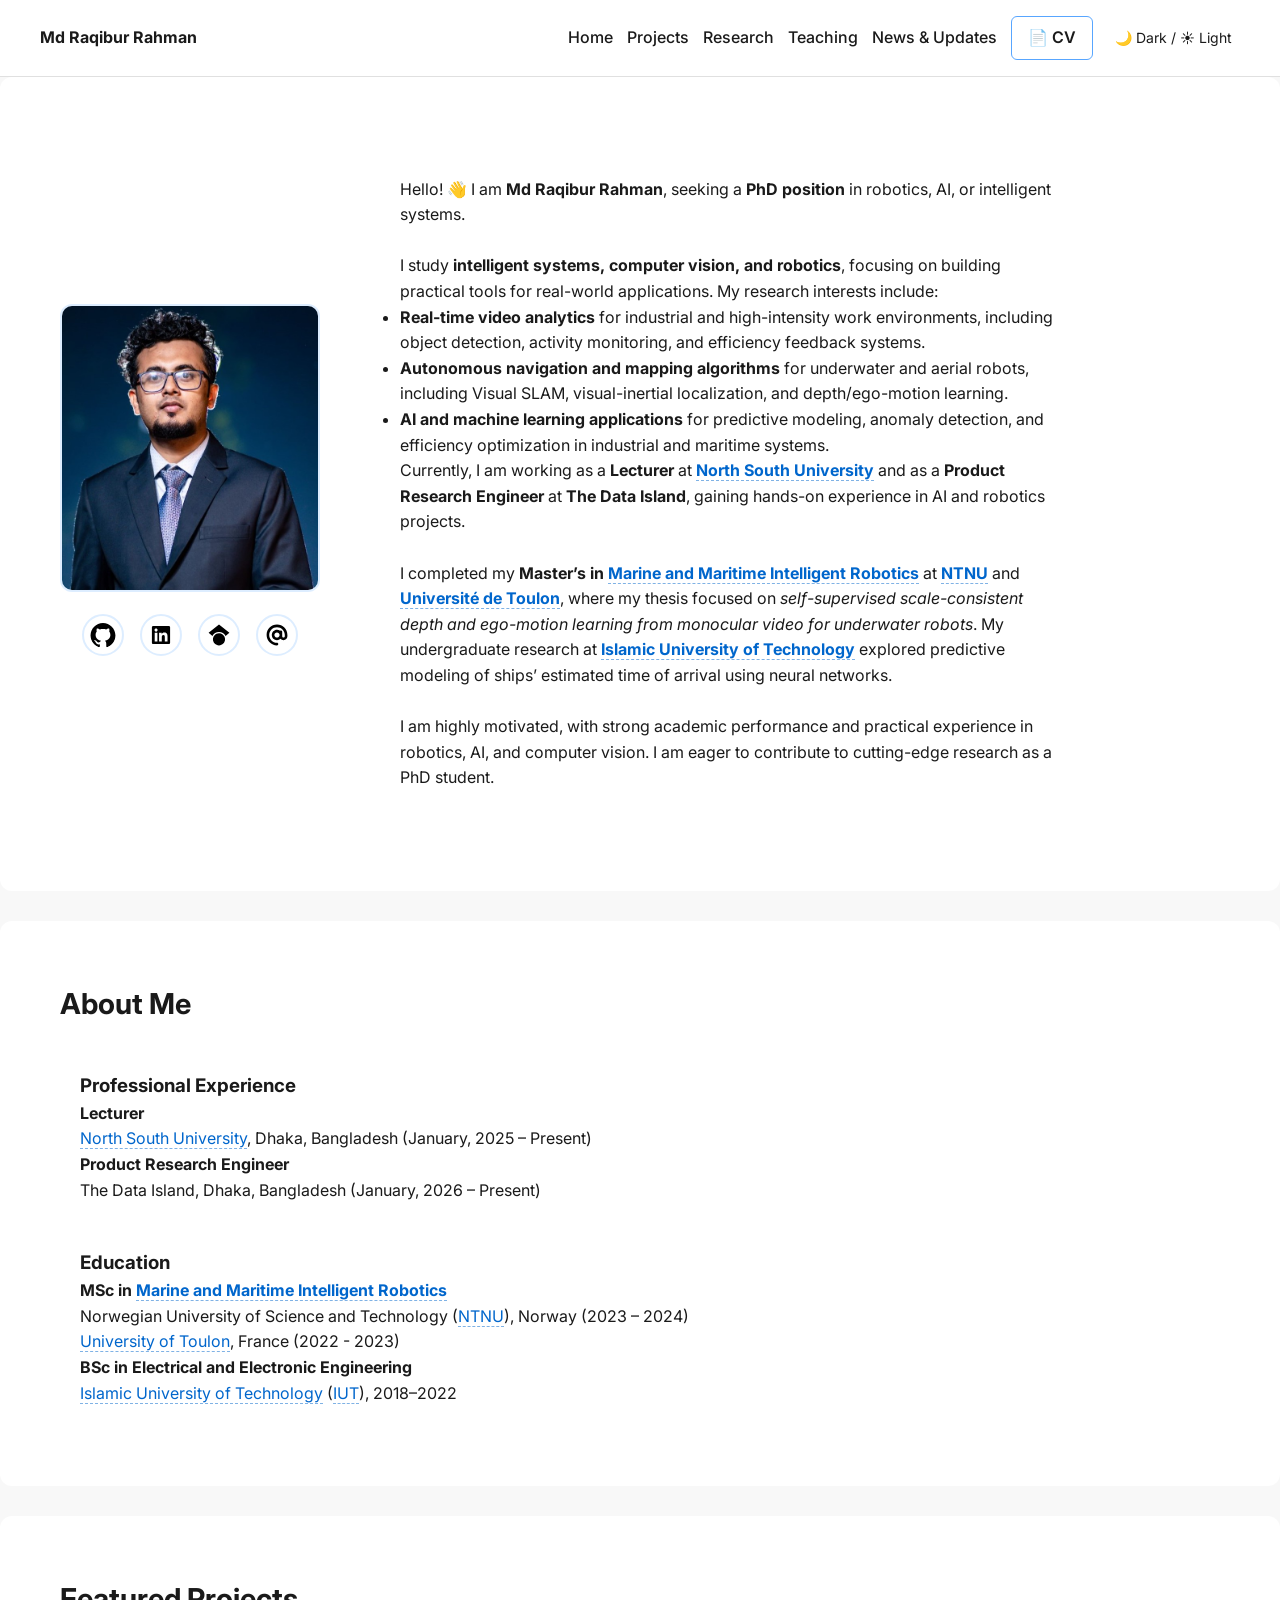
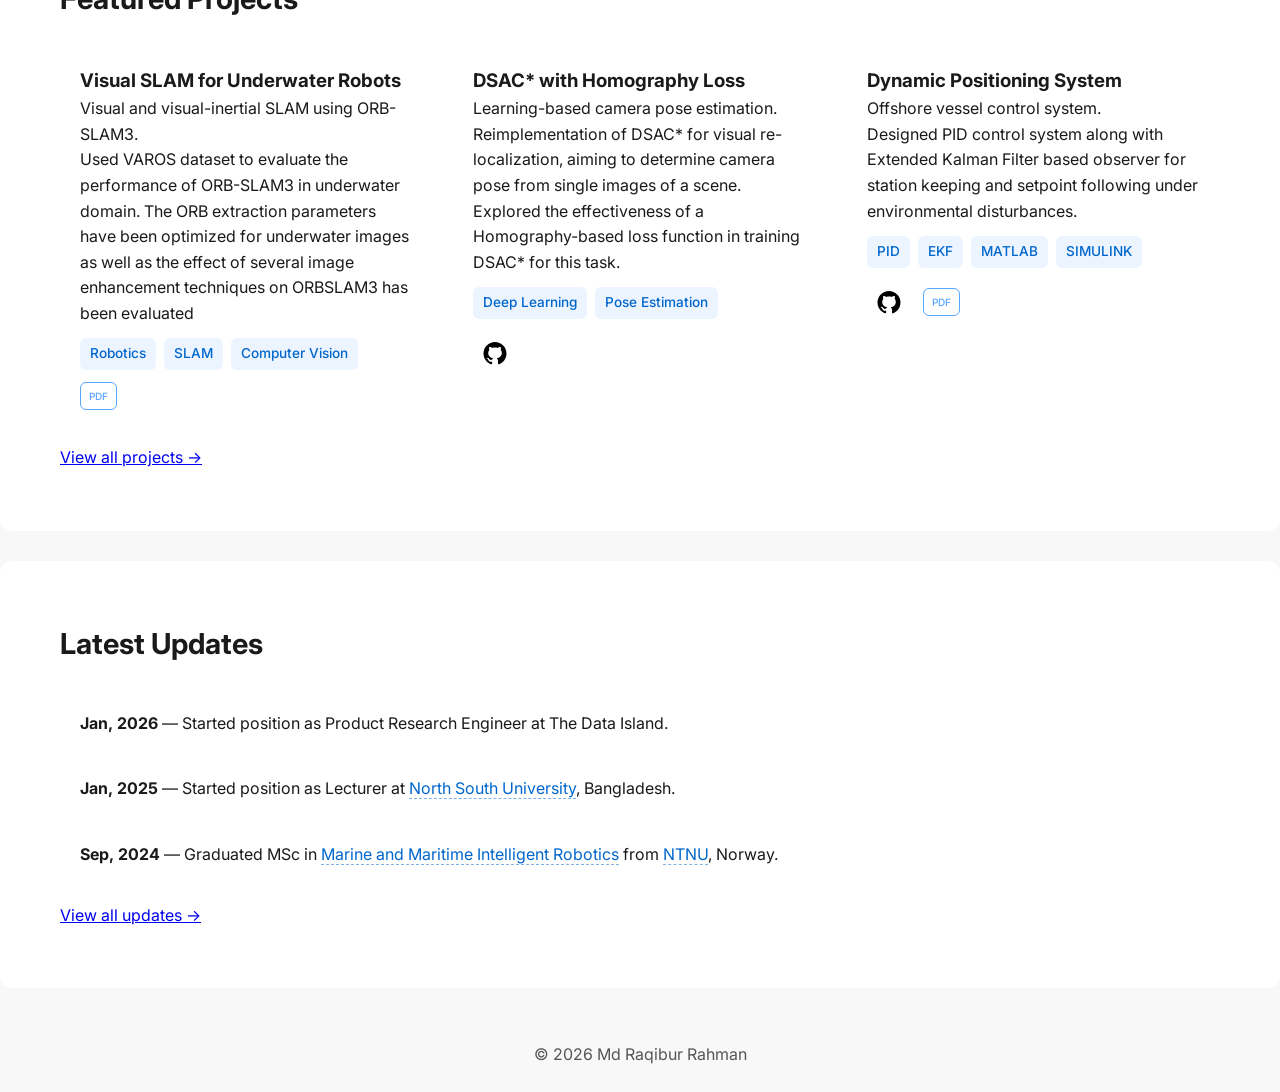
==== commit 1c839164: "minor adjust ments" ====
--- a/index.html
+++ b/index.html
@@ -36,7 +36,7 @@
 
   <!-- LEFT COLUMN: profile pic + icons -->
   <div class="left-column">
-    <img src="images/Profile_pic.jpg" alt="Profile Picture">
+    <img src="images/Profile_pic_1.jpg" alt="Md Raqibur Rahman" >
     
     <!-- ICON LINKS BELOW IMAGE -->
     <div class="icon-links">
@@ -84,11 +84,11 @@
 <div class="section fade">
   <h2>About Me</h2>
   
-  <div class="section fade">
-  
+  <!-- <div class="section fade">
+   -->
   
   <!-- SINGLE-COLUMN LAYOUT -->
-  <div style="margin-top:20px; display:flex; flex-direction:column; gap:20px;">
+  <div style="margin-top:5px; display:flex; flex-direction:column; gap:5px;">
     
     <!-- PROFESSIONAL EXPERIENCE CARD -->
     <div class="card">
@@ -111,8 +111,8 @@
       Islamic University of Technology (IUT), 2018–2022</p>
     </div>
 
+  <!-- </div> -->
   </div>
-</div>
 </div>
 
 <!-- PROJECTS -->
--- a/style.css
+++ b/style.css
@@ -95,10 +95,12 @@
   background: rgba(10, 25, 50, 0.95);
   border-radius: 12px;
   text-align: center;
+  margin-bottom: 30px;
+
 }
 
 body.light .hero {
-  background: #f0f0f0;
+  background: #ffffff;
 }
 
 .left-column img {
@@ -293,8 +295,24 @@
   transition: 0.3s;
   display: inline-block;
 }
+.btn-primary-pdf {
+  padding: 5px 8px;
+  border-radius: 6px;
+  text-decoration: none;
+  color: #58a6ff;
+  border: 1px solid #58a6ff;
+  font-weight: 500;
+  font-size: 10px;
+  transition: 0.3s;
+  display: inline-block;
+}
 
 .btn-primary:hover {
+  background: #58a6ff;
+  color: #fff;
+}
+
+.btn-primary-pdf:hover {
   background: #58a6ff;
   color: #fff;
 }
@@ -460,4 +478,31 @@
     margin-left: auto;
     margin-right: auto;
   }
+}
+
+/* =========================
+   AUTO LINKS (SMART LINKS)
+========================= */
+.auto-link {
+  color: #58a6ff;
+  text-decoration: none;
+  border-bottom: 1px dashed rgba(88,166,255,0.6);
+  transition: 0.2s;
+  cursor: pointer;
+}
+
+.auto-link:hover {
+  color: #79c0ff;
+  border-bottom: 1px solid #79c0ff;
+}
+
+/* Light mode */
+body.light .auto-link {
+  color: #0066cc;
+  border-bottom: 1px dashed rgba(0,102,204,0.5);
+}
+
+body.light .auto-link:hover {
+  color: #004a99;
+  border-bottom: 1px solid #004a99;
 }
